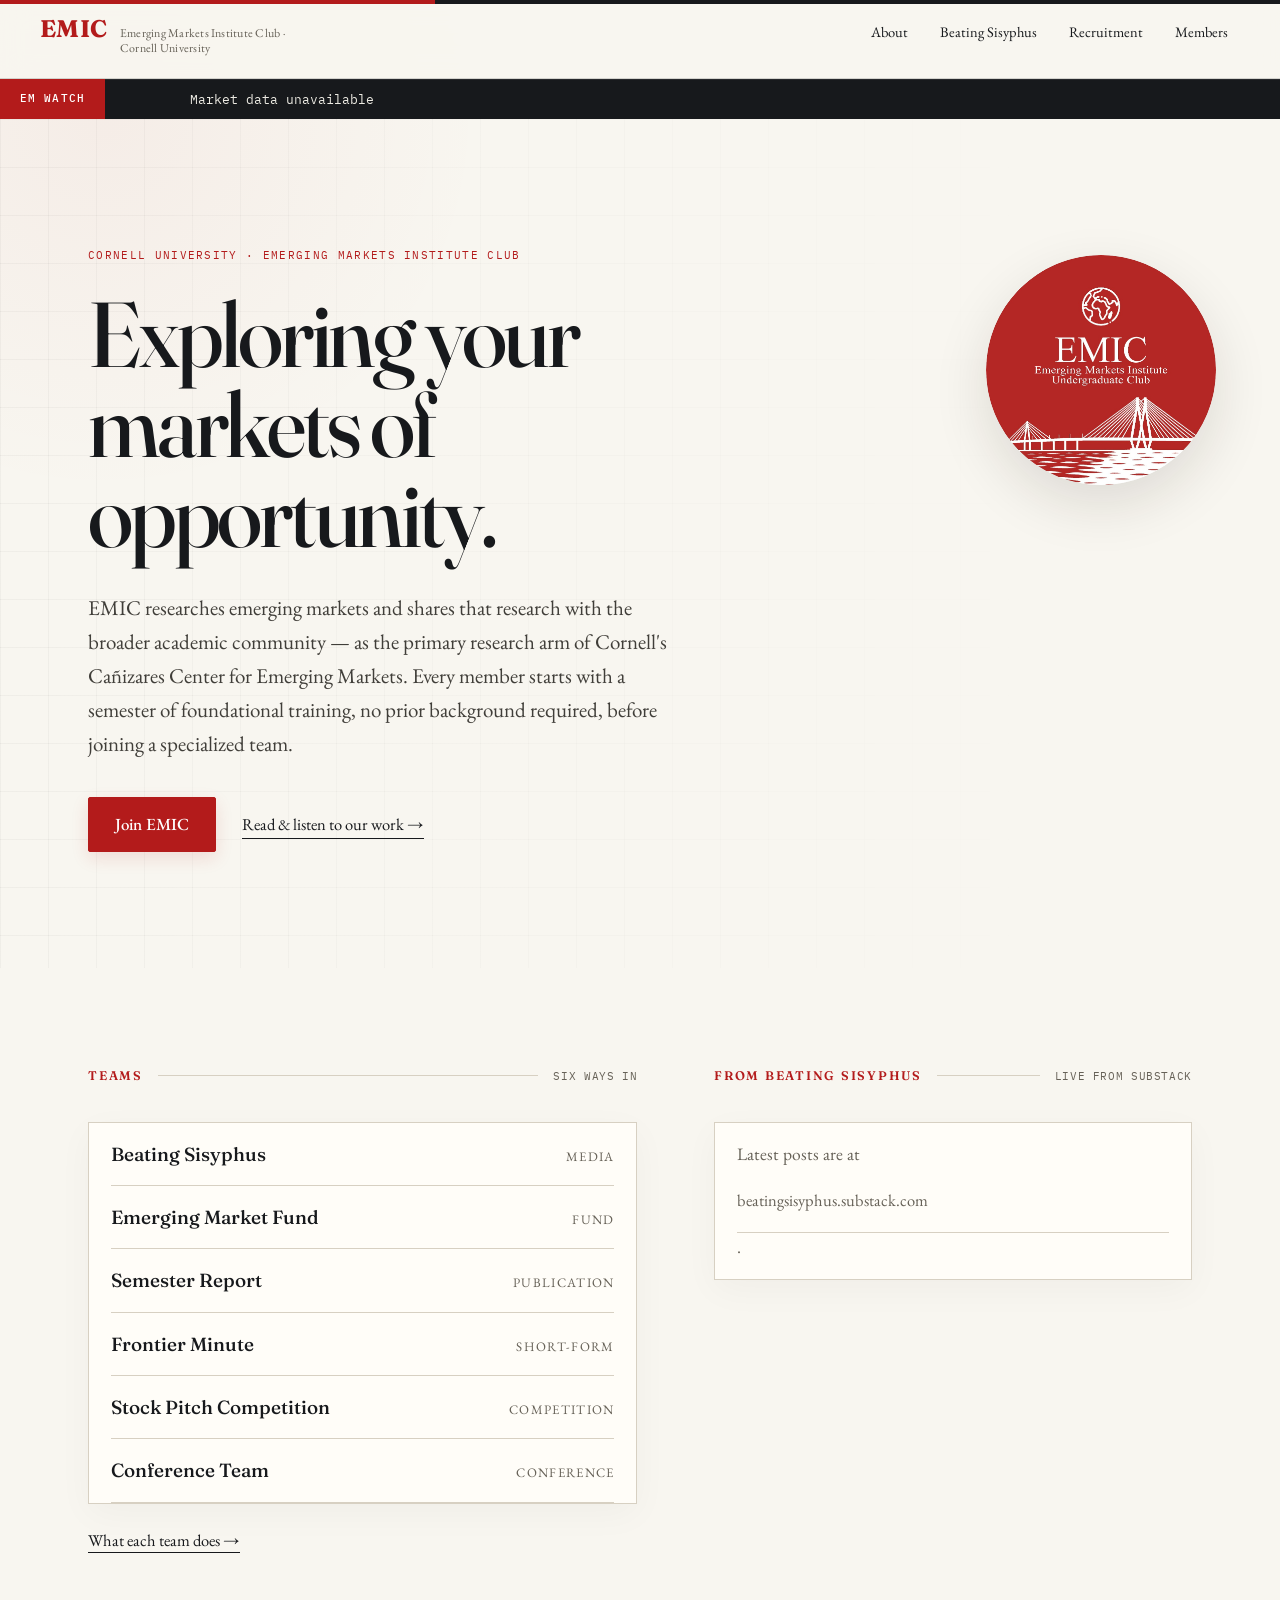
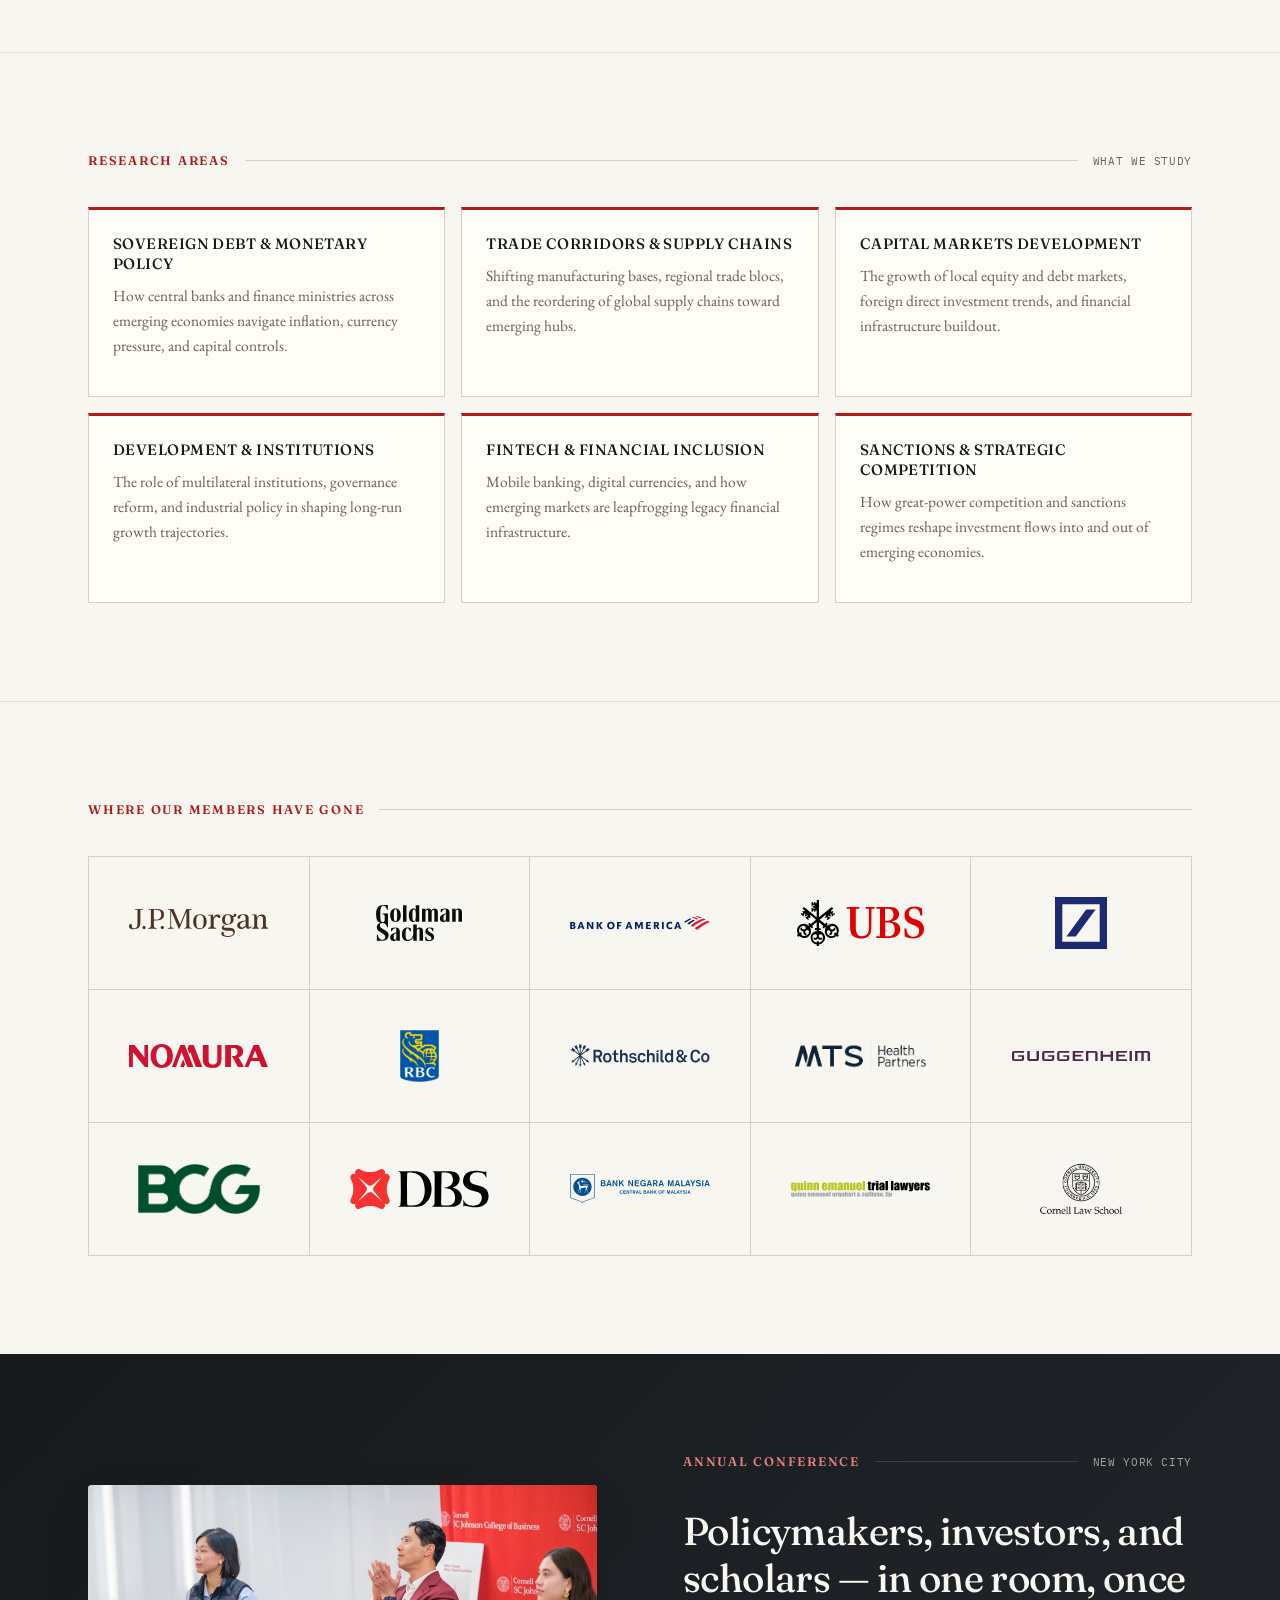
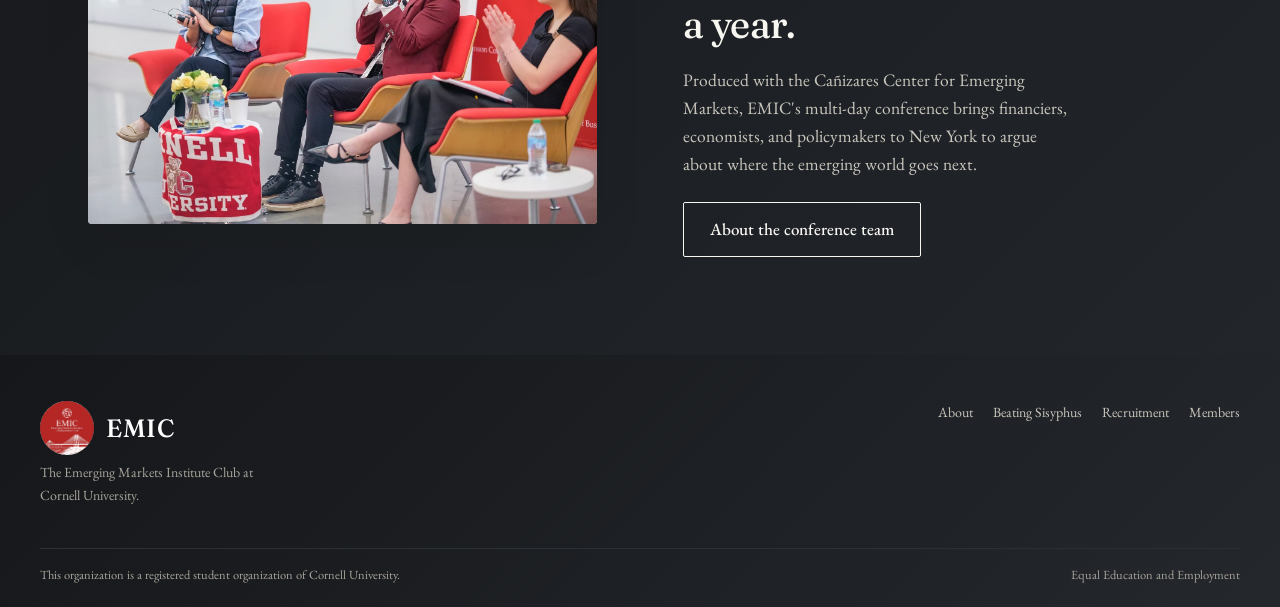
==== index.html @ 1df77027 "changed motto" ====
<!DOCTYPE html>
<html lang="en">
<head>
<meta charset="UTF-8">
<meta name="viewport" content="width=device-width, initial-scale=1.0">
<title>EMIC — Emerging Markets Institute Club, Cornell University</title>
<meta name="description" content="Cornell's student research community for the emerging world — the primary research arm of the Cañizares Center for Emerging Markets.">
<link rel="icon" href="assets/emic-logo.png?v=20260812-2" type="image/png">
<link rel="preconnect" href="https://fonts.googleapis.com">
<link rel="preconnect" href="https://fonts.gstatic.com" crossorigin>
<link href="https://fonts.googleapis.com/css2?family=Fraunces:ital,opsz,wght@0,9..144,300..700;1,9..144,300..700&family=EB+Garamond:ital,wght@0,400;0,500;1,400&family=IBM+Plex+Mono:wght@400;500&display=swap" rel="stylesheet">
<link rel="stylesheet" href="styles.css?v=20260812-1">
</head>
<body>

<header class="masthead">
  <div class="wrap masthead-inner">
    <a class="mark" href="index.html"><span class="mark-copy"><strong>EMIC</strong><small>Emerging Markets Institute Club · Cornell University</small></span></a>
    <nav class="nav" aria-label="Primary">
      <a href="about.html">About</a>
      <a href="beating-sisyphus.html">Beating Sisyphus</a>
      <a href="recruitment.html">Recruitment</a>
      <a href="members.html">Members</a>
    </nav>
  </div>
</header>

<div class="market-band" id="market-band" aria-label="Live emerging market ETF prices">
  <a class="market-tab" href="em-watch.html">EM Watch</a>
  <div class="market-track" id="market-track">Loading market data…</div>
</div>

<main>

  <section class="cover">
    <div class="wrap">
      <p class="cover-kicker">Cornell University · Emerging Markets Institute Club</p>
      <h1>Exploring your markets of opportunity.</em></h1>
      <p class="cover-sub">EMIC researches emerging markets and shares that research with the broader academic community — as the primary research arm of Cornell's Cañizares Center for Emerging Markets. Every member starts with a semester of foundational training, no prior background required, before joining a specialized team.</p>
      <div class="cover-links">
        <a class="btn" href="recruitment.html">Join EMIC</a>
        <a class="textlink" href="beating-sisyphus.html">Read &amp; listen to our work →</a>
      </div>
    </div>
  </section>

  <section class="section">
    <div class="wrap">
      <div class="split">
        <div>
          <div class="index-rule">
            <span class="ir-label">Teams</span>
            <span class="ir-line"></span>
            <span class="ir-detail">Six ways in</span>
          </div>
          <ul class="ledger">
            <li><span class="l-name">Beating Sisyphus</span><span class="l-role">Media</span></li>
            <li><span class="l-name">Emerging Market Fund</span><span class="l-role">Fund</span></li>
            <li><span class="l-name">Semester Report</span><span class="l-role">Publication</span></li>
            <li><span class="l-name">Frontier Minute</span><span class="l-role">Short-form</span></li>
            <li><span class="l-name">Stock Pitch Competition</span><span class="l-role">Competition</span></li>
            <li><span class="l-name">Conference Team</span><span class="l-role">Conference</span></li>
          </ul>
          <p style="margin:22px 0 0;"><a class="textlink" href="about.html">What each team does →</a></p>
        </div>
        <div>
          <div class="index-rule">
            <span class="ir-label">From Beating Sisyphus</span>
            <span class="ir-line"></span>
            <span class="ir-detail">Live from Substack</span>
          </div>
          <div class="feed" id="bs-feed">Loading…</div>
        </div>
      </div>
    </div>
  </section>

  <section class="section">
    <div class="wrap">
      <div class="index-rule">
        <span class="ir-label">Research Areas</span>
        <span class="ir-line"></span>
        <span class="ir-detail">What we study</span>
      </div>
      <div class="areas">
        <div class="area">
          <h3>Sovereign Debt &amp; Monetary Policy</h3>
          <p>How central banks and finance ministries across emerging economies navigate inflation, currency pressure, and capital controls.</p>
        </div>
        <div class="area">
          <h3>Trade Corridors &amp; Supply Chains</h3>
          <p>Shifting manufacturing bases, regional trade blocs, and the reordering of global supply chains toward emerging hubs.</p>
        </div>
        <div class="area">
          <h3>Capital Markets Development</h3>
          <p>The growth of local equity and debt markets, foreign direct investment trends, and financial infrastructure buildout.</p>
        </div>
        <div class="area">
          <h3>Development &amp; Institutions</h3>
          <p>The role of multilateral institutions, governance reform, and industrial policy in shaping long-run growth trajectories.</p>
        </div>
        <div class="area">
          <h3>Fintech &amp; Financial Inclusion</h3>
          <p>Mobile banking, digital currencies, and how emerging markets are leapfrogging legacy financial infrastructure.</p>
        </div>
        <div class="area">
          <h3>Sanctions &amp; Strategic Competition</h3>
          <p>How great-power competition and sanctions regimes reshape investment flows into and out of emerging economies.</p>
        </div>
      </div>
    </div>
  </section>

  <section class="section">
    <div class="wrap">
      <div class="index-rule">
        <span class="ir-label">Where our members have gone</span>
        <span class="ir-line"></span>
      </div>
      <div class="logo-wall" id="logo-wall"></div>
    </div>
  </section>
  
  <section class="section band-ink" style="border-top:none;">
    <div class="wrap">
      <div class="conf-grid">
        <figure class="photo-slot with-image conference-photo">
          <img src="assets/conference-panel.jpg" alt="Panelists speaking at the Cornell emerging markets conference" loading="lazy" decoding="async">
        </figure>
        <div>
          <div class="index-rule">
            <span class="ir-label" style="color:#E2807D;">Annual Conference</span>
            <span class="ir-line"></span>
            <span class="ir-detail">New York City</span>
          </div>
          <h2>Policymakers, investors, and scholars — in one room, once a year.</h2>
          <p>Produced with the Cañizares Center for Emerging Markets, EMIC's multi-day conference brings financiers, economists, and policymakers to New York to argue about where the emerging world goes next.</p>
          <a class="btn btn-ghost" href="about.html#teams">About the conference team</a>
        </div>
      </div>
    </div>
  </section>



</main>

<footer>
  <div class="wrap foot-inner">
    <div>
      <div class="f-brand"><img src="assets/emic-logo.png?v=20260812-2" alt="" width="54" height="54"><div class="f-mark">EMIC</div></div>
      <div style="max-width:34ch;margin-top:6px;">The Emerging Markets Institute Club at Cornell University.</div>
    </div>
    <nav aria-label="Footer">
      <a href="about.html">About</a>
      <a href="beating-sisyphus.html">Beating Sisyphus</a>
      <a href="recruitment.html">Recruitment</a>
      <a href="members.html">Members</a>
    </nav>
  </div>
  <div class="wrap foot-legal">
    <span>This organization is a registered student organization of Cornell University.</span>
    <span>Equal Education and Employment</span>
  </div>
</footer>

<script src="site.js"></script>

<script src="placements-data.js"></script>
<script>
  (function () {
    function layoutLogoWall() {
      const wall = document.getElementById('logo-wall');
      if (!wall || typeof PLACEMENTS === 'undefined') return;
      const n = PLACEMENTS.length, vw = window.innerWidth;
      let cols;
      if (vw < 520) cols = 2;
      else if (vw < 820) cols = 3;
      else cols = [5, 4, 3].reduce((best, c) => {
        const rem = (c - (n % c)) % c, br = (best - (n % best)) % best;
        if (rem < br) return c;
        if (rem === br && c > best) return c;
        return best;
      }, 5);
      wall.style.setProperty('--cols', cols);
      const fill = (cols - (n % cols)) % cols;
      wall.innerHTML =
        PLACEMENTS.map(p => `<span class="logo-cell"><img src="${p.src}" alt="${p.alt}" loading="lazy"></span>`).join('') +
        Array.from({ length: fill }).map(() => '<span class="logo-cell logo-cell--empty" aria-hidden="true"></span>').join('');
    }
    layoutLogoWall();
    let t;
    window.addEventListener('resize', () => { clearTimeout(t); t = setTimeout(layoutLogoWall, 150); });
  })();
</script>

</body>
</html>
---- styles.css ----
/* ============================================================
   EMIC — Emerging Markets Institute Club
   Editorial system: Fraunces (display) · EB Garamond (body)
   IBM Plex Mono (market data only)
   ============================================================ */

   :root{
    --red:#B41C1B;
    --red-deep:#7E1312;
    --ink:#16181B;
    --paper:#FAF9F5;
    --parchment:#EFECE4;
    --hairline:#D9D6CC;
    --secondary:#5B5A54;
    --up:#7FBF7A;
    --down:#E2807D;
    --measure:62ch;
    --wrap:1140px;
    --pad:clamp(20px, 4vw, 48px);
  }
  
  *{box-sizing:border-box;}
  html{scroll-behavior:smooth;}
  @media (prefers-reduced-motion:reduce){ html{scroll-behavior:auto;} }
  
  body{
    margin:0;
    background:var(--paper);
    color:var(--ink);
    font-family:'EB Garamond',serif;
    font-size:17.5px;
    line-height:1.6;
  }
  
  a{color:inherit;}
  a:focus-visible, button:focus-visible{outline:2px solid var(--red);outline-offset:3px;}
  img{display:block;max-width:100%;}
  
  .wrap{max-width:var(--wrap);margin:0 auto;padding-left:var(--pad);padding-right:var(--pad);}
  
  /* ---------- Masthead ---------- */
  .masthead{border-bottom:1.5px solid var(--ink);background:var(--paper);}
  .masthead-inner{
    display:flex;align-items:baseline;justify-content:space-between;
    gap:24px;padding:18px 0 14px;flex-wrap:wrap;
  }
  .mark{
    font-family:'Fraunces',serif;font-weight:600;font-size:clamp(22px,2.6vw,27px);
    letter-spacing:.01em;text-decoration:none;color:var(--ink);
    display:flex;align-items:baseline;gap:12px;
  }
  .mark .mark-red{color:var(--red);}
  .mark small{
    font-family:'EB Garamond',serif;font-weight:400;font-size:13px;
    color:var(--secondary);letter-spacing:.02em;
  }
  .nav{display:flex;gap:clamp(16px,2.5vw,30px);flex-wrap:wrap;}
  .nav a{
    font-size:16.5px;text-decoration:none;color:var(--ink);
    border-bottom:1px solid transparent;padding-bottom:2px;
  }
  .nav a:hover{border-bottom-color:var(--hairline);}
  .nav a[aria-current="page"]{border-bottom-color:var(--red);}
  
  /* ---------- Market band (EM Watch) ---------- */
  .market-band{
    background:var(--ink);color:#EDEBE3;overflow:hidden;position:relative;
    font-family:'IBM Plex Mono',monospace;
  }
.market-tab{
    position:absolute;left:0;top:0;bottom:0;z-index:2;
    background:var(--red);color:#fff;display:flex;align-items:center;
    padding:0 16px;font-size:11px;letter-spacing:.1em;text-transform:uppercase;text-decoration:none;
  }
.market-tab:hover{background:var(--red-deep);}
.market-tab-active{box-shadow:inset 0 -3px 0 #fff;}
  .market-track{
    display:flex;gap:44px;white-space:nowrap;width:max-content;
    padding:12px 0 12px 190px;font-size:12.5px;
  }
  .market-item{display:flex;align-items:center;gap:9px;}
  .market-item .m-label{color:#B8B6AE;}
  .market-item .m-price{color:#fff;font-weight:500;}
  @media (prefers-reduced-motion:reduce){ .market-track{animation:none !important;} }
  
  /* ---------- Index rule (signature section device) ---------- */
  .index-rule{
    display:flex;align-items:baseline;gap:18px;
    margin:0 0 clamp(24px,3.5vw,36px);
  }
  .index-rule .ir-label{
    font-family:'Fraunces',serif;font-weight:500;font-size:14px;
    letter-spacing:.14em;text-transform:uppercase;color:var(--red);
    flex-shrink:0;
  }
  .index-rule .ir-line{flex:1;border-top:1px solid var(--hairline);transform:translateY(-4px);}
  .index-rule .ir-detail{
    font-size:13.5px;color:var(--secondary);flex-shrink:0;letter-spacing:.02em;
  }
  
  /* ---------- Sections ---------- */
  .section{padding:clamp(48px,7vw,86px) 0;}
  /* .section + .section{border-top:1px solid var(--hairline);} */
  .band-ink{background:var(--ink);color:var(--paper);}
  .band-ink .index-rule .ir-line{border-top-color:#3A3D42;}
  .band-ink .index-rule .ir-detail{color:#A7A49B;}
  .band-parchment{background:var(--parchment);}
  
  /* ---------- Member placements (logo wall) ---------- */
  .logo-wall{display:grid;grid-template-columns:repeat(var(--cols,5),1fr);border-top:1px solid var(--hairline);border-left:1px solid var(--hairline);}
  .logo-cell{display:flex;align-items:center;justify-content:center;padding:clamp(22px,3.5vw,40px);min-height:118px;border-right:1px solid var(--hairline);border-bottom:1px solid var(--hairline);}
  .logo-cell img{max-width:100%;max-height:52px;width:auto;object-fit:contain;mix-blend-mode:multiply;}
  .logo-cell--empty{background:transparent;}


  /* ---------- Cover hero ---------- */
  .cover{padding:clamp(56px,9vw,110px) 0 clamp(48px,7vw,90px);}
  .cover h1{
    font-family:'Fraunces',serif;font-weight:480;
    font-size:clamp(40px,7.2vw,84px);
    line-height:1.04;letter-spacing:-.012em;
    margin:0 0 clamp(22px,3vw,32px);max-width:15ch;
    font-variation-settings:'opsz' 144;
  }
  .cover h1 em{font-style:italic;font-weight:420;color:var(--red);}
  .cover .cover-sub{
    font-size:clamp(17px,2vw,20px);color:var(--ink);
    max-width:52ch;margin:0 0 clamp(26px,3.5vw,36px);
  }
  .cover .cover-links{display:flex;gap:26px;flex-wrap:wrap;align-items:center;}
  
  /* ---------- Buttons & text links ---------- */
  .btn{
    display:inline-block;font-family:'EB Garamond',serif;font-weight:500;
    font-size:17px;padding:13px 26px;text-decoration:none;
    background:var(--red);color:#fff;border:1.5px solid var(--red);
  }
  .btn:hover{background:var(--red-deep);border-color:var(--red-deep);}
  .btn-ghost{background:transparent;color:var(--ink);border-color:var(--ink);}
  .btn-ghost:hover{background:var(--ink);color:var(--paper);}
  .band-ink .btn-ghost{color:var(--paper);border-color:var(--paper);}
  .band-ink .btn-ghost:hover{background:var(--paper);color:var(--ink);}
  .textlink{
    color:var(--ink);text-decoration:none;border-bottom:1px solid var(--ink);
    padding-bottom:1px;font-size:16.5px;
  }
  .textlink:hover{color:var(--red);border-bottom-color:var(--red);}
  
  /* ---------- Two-column editorial split ---------- */
  .split{display:grid;grid-template-columns:1.15fr 1fr;gap:clamp(40px,6vw,84px);align-items:start;}
  @media (max-width:900px){ .split{grid-template-columns:1fr;} }
  
  /* ---------- Ledger list (teams) ---------- */
  .ledger{margin:0;padding:0;list-style:none;}
  .ledger li{
    display:flex;align-items:baseline;justify-content:space-between;gap:16px;
    padding:13px 0;border-bottom:1px solid var(--hairline);
  }
  .ledger li:first-child{padding-top:0;}
  .ledger .l-name{font-family:'Fraunces',serif;font-weight:500;font-size:18.5px;}
  .ledger .l-role{
    font-size:13px;color:var(--secondary);letter-spacing:.1em;text-transform:uppercase;
    flex-shrink:0;
  }
  
  /* ---------- Feed (Beating Sisyphus) ---------- */
  .feed a{
    display:block;text-decoration:none;color:inherit;
    padding:17px 0;border-bottom:1px solid var(--hairline);
  }
  .feed a:first-child{padding-top:0;}
  .feed .f-title{
    font-family:'Fraunces',serif;font-weight:500;font-size:18.5px;
    line-height:1.3;margin-bottom:5px;
  }
  .feed a:hover .f-title{color:var(--red);}
  .feed .f-date{font-size:13px;color:var(--secondary);margin-bottom:6px;}
  .feed .f-excerpt{font-size:15px;color:var(--secondary);line-height:1.5;}
  
  /* ---------- Research areas ---------- */
  .areas{display:grid;grid-template-columns:repeat(3,1fr);gap:clamp(24px,3.5vw,40px);}
  @media (max-width:1000px){ .areas{grid-template-columns:repeat(2,1fr);} }
  @media (max-width:640px){ .areas{grid-template-columns:1fr;} }
  .area h3{
    font-family:'Fraunces',serif;font-weight:500;font-size:16.5px;
    text-transform:uppercase;letter-spacing:.03em;
    margin:0 0 10px;padding-top:14px;border-top:2px solid var(--red);
  }
  .area p{font-size:15.5px;color:var(--secondary);margin:0;line-height:1.6;}
  
  /* ---------- Photo slots ---------- */
  .photo-slot{width:100%;background:var(--parchment);border:1px solid var(--hairline);}
  .photo-slot.r43{aspect-ratio:4/3;}
  .photo-slot.r219{aspect-ratio:21/9;}
  .photo-slot.filled{border:none;background-size:cover;background-position:center;}
  .photo-slot.with-image{overflow:hidden;border:none;margin:0;}
  .photo-slot.with-image img{width:100%;height:100%;object-fit:cover;}
  .conference-photo{aspect-ratio:3/2;}
  .club-photo{aspect-ratio:1452/719;margin:clamp(36px,5vw,56px) 0;}
  .band-ink .photo-slot{background:#22252A;border-color:#3A3D42;}
  
  /* ---------- Conference band ---------- */
  .conf-grid{display:grid;grid-template-columns:1fr 1fr;gap:clamp(36px,5vw,64px);align-items:center;}
  @media (max-width:820px){ .conf-grid{grid-template-columns:1fr;} }
  .conf-grid h2{
    font-family:'Fraunces',serif;font-weight:480;font-size:clamp(24px,3.4vw,34px);
    line-height:1.2;margin:0 0 18px;
  }
  .conf-grid p{color:#C9C6BD;max-width:48ch;margin:0 0 24px;}
  
  /* ---------- Page headers ---------- */
  .page-head{padding:clamp(48px,7vw,80px) 0 clamp(28px,4vw,44px);}
  .page-head h1{
    font-family:'Fraunces',serif;font-weight:480;
    font-size:clamp(34px,5.4vw,56px);line-height:1.08;margin:0 0 16px;
    font-variation-settings:'opsz' 144;
  }
  .page-head .lede{font-size:clamp(17px,2vw,19.5px);color:var(--secondary);max-width:56ch;margin:0;}
  
  /* ---------- Prose ---------- */
  .prose{max-width:var(--measure);}
  .prose p{margin:0 0 16px;}
  h2.sec-title{
    font-family:'Fraunces',serif;font-weight:500;
    font-size:clamp(21px,2.6vw,25px);margin:0 0 20px;
  }
  
  /* ---------- Topic groups (NME) ---------- */
  .topics{display:grid;grid-template-columns:1fr 1fr;gap:20px 48px;margin-top:26px;}
  @media (max-width:640px){ .topics{grid-template-columns:1fr;} }
  .topics .t-label{
    font-family:'Fraunces',serif;font-size:13.5px;font-weight:500;
    letter-spacing:.1em;text-transform:uppercase;color:var(--red);margin-bottom:8px;
  }
  .topics .t-body{font-size:16px;line-height:1.85;}
  
  /* ---------- Accordion (About teams) ---------- */
  .acc-item{border-bottom:1px solid var(--hairline);}
  .acc-item:last-child{border-bottom:none;}
  .acc-btn{
    width:100%;background:none;border:none;cursor:pointer;text-align:left;
    display:flex;justify-content:space-between;align-items:baseline;gap:16px;
    padding:16px 0;font-family:'Fraunces',serif;font-weight:500;
    font-size:19px;color:var(--ink);
  }
  .acc-btn .acc-tag{
    font-family:'EB Garamond',serif;font-size:12.5px;color:var(--secondary);
    letter-spacing:.1em;text-transform:uppercase;flex-shrink:0;
  }
  .acc-panel{display:none;padding:0 0 20px;font-size:16px;color:var(--secondary);line-height:1.65;max-width:var(--measure);}
  .acc-action{margin-top:12px;}
  .acc-item.open .acc-panel{display:block;}
  .acc-item.open .acc-btn{color:var(--red);}
  
  /* ---------- Timeline (Recruitment) ---------- */
  .timeline{position:relative;padding-left:32px;max-width:640px;}
  .timeline::before{content:"";position:absolute;left:5px;top:6px;bottom:6px;width:1.5px;background:var(--hairline);}
  .t-item{position:relative;padding-bottom:clamp(28px,4vw,42px);}
  .t-item:last-child{padding-bottom:0;}
  .t-dot{
    position:absolute;left:-32px;top:5px;width:11px;height:11px;border-radius:50%;
    background:var(--paper);border:2px solid var(--red);
  }
  .t-label{font-family:'Fraunces',serif;font-weight:500;font-size:19px;margin-bottom:3px;}
  .t-date{font-size:14px;color:var(--red);margin-bottom:5px;}
  .t-desc{font-size:15px;color:var(--secondary);line-height:1.5;max-width:50ch;}
  
  /* ---------- Guests ---------- */
  .guest{display:flex;gap:20px;align-items:flex-start;padding:20px 0;border-bottom:1px solid var(--hairline);}
  .guest:first-child{padding-top:0;}
  .guest:last-child{border-bottom:none;}
  .guest .g-photo{width:84px;height:106px;flex-shrink:0;background:var(--parchment);overflow:hidden;}
  .guest .g-photo img{width:100%;height:100%;object-fit:cover;}
  .guest .g-name{font-family:'Fraunces',serif;font-weight:500;font-size:18.5px;margin-bottom:3px;}
  .guest .g-title{font-size:15px;color:var(--secondary);line-height:1.45;}
  
  /* ---------- People grids (BS team + Members) ---------- */
  .people{display:grid;grid-template-columns:repeat(auto-fill,132px);gap:26px 22px;justify-content:start;align-items:start;}
  .person{cursor:pointer;width:132px;background:none;border:none;padding:0;text-align:left;font-family:inherit;color:inherit;}
  .person .p-photo{display:block;width:132px;height:132px;background:var(--parchment);overflow:hidden;margin-bottom:9px;}
  .person .p-photo img{display:block;width:100%;height:100%;object-fit:cover;}
  .person .p-name{font-family:'Fraunces',serif;font-weight:500;font-size:16.5px;line-height:1.25;}
  .person .p-role{font-size:13.5px;color:var(--red);margin-top:2px;}
  .person .p-major{font-size:12.5px;color:var(--secondary);margin-top:2px;line-height:1.3;}
  
  .person[aria-expanded="true"] .p-photo{outline:2px solid var(--red);outline-offset:2px;}
  .person-detail{
    grid-column:1 / -1;
    background:#fff;border:1px solid var(--hairline);
    padding:clamp(18px,3vw,28px);
  }
  .person-detail .pd-name{font-family:'Fraunces',serif;font-weight:500;font-size:20px;margin-bottom:4px;}
  .person-detail .pd-sub{font-size:14px;color:var(--red);margin-bottom:16px;}
  .pd-row{font-size:14.5px;line-height:1.5;margin-bottom:9px;max-width:70ch;}
  .pd-row:last-child{margin-bottom:0;}
  .pd-row .pd-label{color:var(--secondary);display:block;margin-bottom:1px;font-size:13px;letter-spacing:.04em;text-transform:uppercase;}
  
  @media (max-width:560px){
    .people{grid-template-columns:repeat(auto-fill,92px);gap:20px 14px;}
    .person{width:92px;}
    .person .p-photo{width:92px;height:92px;}
    .person .p-name{font-size:14px;}
    .person .p-role,.person .p-major{font-size:11.5px;}
  }
  
  /* ---------- Featured post ---------- */
  .featured{border-top:1px solid var(--hairline);border-bottom:1px solid var(--hairline);padding:26px 0;margin-bottom:44px;}
  .featured img,.featured .f-thumb{width:100%;aspect-ratio:16/9;object-fit:cover;background:var(--parchment);margin-bottom:16px;}
  .featured .f-eyebrow{font-size:13px;color:var(--red);letter-spacing:.1em;text-transform:uppercase;margin-bottom:8px;}
  .featured .f-big{font-family:'Fraunces',serif;font-weight:500;font-size:clamp(19px,2.6vw,23px);line-height:1.3;margin-bottom:8px;}
  .featured a{text-decoration:none;color:inherit;}
  .featured a:hover .f-big{color:var(--red);}
  
  /* ---------- Platform links ---------- */
.platforms{display:flex;gap:22px;flex-wrap:wrap;font-size:16.5px;margin-top:14px;}

/* ---------- Podcast and video embeds ---------- */
.media-platforms-section{background:linear-gradient(135deg,#ECE7DB,#F4F0E8);}
.media-embeds{display:grid;grid-template-columns:repeat(2,minmax(0,1fr));gap:22px;align-items:start;}
.media-embed{margin:0;background:var(--paper-raised);border:1px solid var(--hairline);box-shadow:0 12px 36px rgba(31,24,17,.06);overflow:hidden;}
.media-embed-youtube{grid-column:1/-1;}
.media-embed-head{display:flex;align-items:center;justify-content:space-between;gap:18px;padding:14px 16px;border-bottom:1px solid var(--hairline);}
.media-embed-head span{font-family:'Fraunces',serif;font-weight:600;font-size:17px;}
.media-embed-head a{font-family:'IBM Plex Mono',monospace;font-size:10px;letter-spacing:.04em;text-transform:uppercase;color:var(--red);text-decoration:none;}
.video-frame{position:relative;aspect-ratio:16/9;background:#111;}
.video-frame iframe,.podcast-frame{display:block;width:100%;border:0;}
.video-frame iframe{position:absolute;inset:0;height:100%;}
.spotify-frame{height:352px;}
.apple-frame{height:450px;}
@media (max-width:760px){.media-embeds{grid-template-columns:1fr;}.media-embed-youtube{grid-column:auto;}}
  
  /* ---------- Footer ---------- */
  footer{background:var(--ink);color:#A7A49B;margin-top:clamp(56px,8vw,96px);}
  .foot-inner{
    display:flex;justify-content:space-between;gap:24px;flex-wrap:wrap;
    padding:34px 0;font-size:14px;
  }
  .foot-inner .f-mark{font-family:'Fraunces',serif;color:var(--paper);font-weight:500;font-size:17px;}
  .foot-inner nav{display:flex;gap:20px;flex-wrap:wrap;}
  .foot-inner a{color:#C9C6BD;text-decoration:none;}
  .foot-inner a:hover{color:#fff;}
  .foot-legal{border-top:1px solid #2C2F34;padding:16px 0 22px;font-size:12.5px;display:flex;justify-content:space-between;gap:16px;flex-wrap:wrap;}

/* ============================================================
   2026 visual refresh
   ============================================================ */
:root{
  --red:#B31B1B;
  --red-bright:#D63B32;
  --ink:#17191C;
  --paper:#F8F6F0;
  --paper-raised:#FFFDF8;
  --parchment:#ECE7DB;
  --hairline:#D7D0C2;
  --secondary:#666157;
  --shadow:0 18px 50px rgba(31,24,17,.08);
  --radius:4px;
  --wrap:1200px;
}

body{
  background:
    radial-gradient(circle at 8% 3%,rgba(179,27,27,.045),transparent 24rem),
    var(--paper);
  text-rendering:optimizeLegibility;
}

::selection{background:rgba(179,27,27,.18);}

.masthead{
  position:sticky;top:0;z-index:20;
  background:rgba(248,246,240,.94);
  border-bottom:1px solid rgba(23,25,28,.16);
  backdrop-filter:blur(14px);
  -webkit-backdrop-filter:blur(14px);
}
.masthead::before{content:"";display:block;height:4px;background:linear-gradient(90deg,var(--red) 0 34%,var(--ink) 34% 100%);}
.masthead-inner{min-height:74px;padding-top:13px;padding-bottom:13px;}
.mark{gap:12px;letter-spacing:-.015em;align-items:center;}
.mark-copy{display:flex;align-items:baseline;gap:12px;}
.mark-copy strong{font-family:'Fraunces',serif;font-size:24px;line-height:1;color:var(--red);letter-spacing:.02em;}
.mark small{font-size:12px;max-width:29ch;line-height:1.25;}
.nav{gap:8px;}
.nav a{
  padding:8px 12px;border:0;border-radius:999px;
  font-size:14.5px;line-height:1;transition:background .2s ease,color .2s ease;
}
.nav a:hover{background:var(--parchment);}
.nav a[aria-current="page"]{background:rgba(179,27,27,.09);color:var(--red);box-shadow:inset 0 0 0 1px rgba(179,27,27,.12);}

.market-band{box-shadow:0 1px 0 rgba(255,255,255,.07) inset;}
.market-tab{padding:0 20px;font-weight:500;}
.market-track{padding-top:10px;padding-bottom:10px;}
.market-item{padding-right:4px;}

.cover{position:relative;overflow:hidden;padding:clamp(70px,10vw,132px) 0 clamp(64px,9vw,116px);}
.cover::before{
  content:"";position:absolute;inset:0;pointer-events:none;
  background-image:linear-gradient(rgba(23,25,28,.035) 1px,transparent 1px),linear-gradient(90deg,rgba(23,25,28,.035) 1px,transparent 1px);
  background-size:48px 48px;
  mask-image:linear-gradient(90deg,#000,transparent 82%);
}
.cover::after{
  content:"";position:absolute;right:max(5vw,34px);top:16%;
  width:clamp(150px,18vw,238px);aspect-ratio:1;
  background:url('assets/emic-logo.png?v=20260812-2') center/contain no-repeat;
  border-radius:50%;box-shadow:0 20px 55px rgba(31,24,17,.12);
}
.cover .wrap{position:relative;z-index:1;}
.cover-kicker{
  margin:0 0 24px;font-family:'IBM Plex Mono',monospace;font-size:11px;
  letter-spacing:.12em;text-transform:uppercase;color:var(--red);
}
.cover h1{font-size:clamp(46px,7.4vw,92px);max-width:13ch;line-height:.98;letter-spacing:-.035em;}
.cover h1 em{position:relative;white-space:nowrap;}
.cover h1 em::after{content:"";position:absolute;left:0;right:0;bottom:-5px;height:3px;background:var(--red);transform:rotate(-1deg);}
.cover .cover-sub{font-size:clamp(18px,2vw,21px);line-height:1.62;max-width:58ch;color:#403E39;}

.section{position:relative;padding:clamp(58px,8vw,98px) 0;}
.section + .section{border-top:1px solid rgba(23,25,28,.1);}
.band-parchment{background:linear-gradient(135deg,#ECE7DB,#F2EEE5);}
.band-ink{background:linear-gradient(135deg,#17191C,#22262B);}
.index-rule{gap:15px;}
.index-rule .ir-label{font-size:12.5px;font-weight:600;}
.index-rule .ir-detail{font-family:'IBM Plex Mono',monospace;font-size:10.5px;text-transform:uppercase;letter-spacing:.06em;}

.btn{border-radius:2px;box-shadow:0 6px 18px rgba(179,27,27,.12);transition:transform .2s ease,box-shadow .2s ease,background .2s ease;}
.btn:hover{transform:translateY(-2px);box-shadow:0 10px 26px rgba(126,19,18,.18);}
.btn-ghost{box-shadow:none;}
.textlink{transition:color .2s ease,border-color .2s ease;}

.ledger{background:var(--paper-raised);border:1px solid var(--hairline);padding:0 22px;box-shadow:0 10px 34px rgba(31,24,17,.035);}
.ledger li{padding:16px 0;}
.ledger li:first-child{padding-top:16px;}
.ledger .l-name{font-size:19px;}

.feed{background:var(--paper-raised);border:1px solid var(--hairline);padding:0 22px;box-shadow:0 10px 34px rgba(31,24,17,.035);}
.feed a{padding:19px 0;}
.feed a:first-child{padding-top:19px;}

.areas{gap:16px;}
.area{
  min-height:190px;padding:24px;background:var(--paper-raised);
  border:1px solid var(--hairline);border-top:3px solid var(--red);
  transition:transform .2s ease,box-shadow .2s ease;
}
.area:hover{transform:translateY(-3px);box-shadow:var(--shadow);}
.area h3{padding-top:0;border:0;font-size:15px;line-height:1.35;}

.photo-slot.with-image{background:#ddd;box-shadow:var(--shadow);}
.photo-slot.with-image img{transition:transform .6s ease;}
.photo-slot.with-image:hover img{transform:scale(1.015);}
.club-photo{border-radius:var(--radius);}
.conference-photo{border-radius:var(--radius);}
.conf-grid{gap:clamp(40px,7vw,86px);}
.conf-grid h2{font-size:clamp(28px,3.6vw,39px);letter-spacing:-.015em;}

.page-head{position:relative;overflow:hidden;padding:clamp(62px,8vw,100px) 0 clamp(38px,5vw,58px);}
.page-head h1{font-size:clamp(42px,6vw,68px);letter-spacing:-.025em;}
.page-head .lede{font-size:clamp(18px,2vw,21px);line-height:1.55;}

.topics>div{padding:22px;background:var(--paper-raised);border:1px solid var(--hairline);}
.acc-item{background:var(--paper-raised);border-left:1px solid var(--hairline);border-right:1px solid var(--hairline);padding:0 22px;}
.acc-item:first-of-type{border-top:1px solid var(--hairline);}
.acc-btn{padding:20px 0;}
.acc-btn::after{content:"+";font-family:'IBM Plex Mono',monospace;font-size:18px;color:var(--red);margin-left:auto;}
.acc-item.open .acc-btn::after{content:"−";}

.timeline{padding:26px 28px 26px 52px;background:var(--paper-raised);border:1px solid var(--hairline);box-shadow:0 10px 34px rgba(31,24,17,.035);}
.timeline::before{left:25px;top:34px;bottom:34px;}
.t-dot{left:-32px;}

.guest{padding:18px;background:var(--paper-raised);border:1px solid var(--hairline);margin-bottom:10px;text-decoration:none;color:inherit;transition:transform .2s ease,border-color .2s ease,box-shadow .2s ease;}
.guest::after{content:"↗";align-self:center;margin-left:auto;padding-left:12px;font-family:'IBM Plex Mono',monospace;font-size:15px;color:var(--red);}
.guest:hover{transform:translateX(3px);border-color:rgba(179,27,27,.38);box-shadow:0 8px 24px rgba(31,24,17,.06);}
.guest .g-photo{border-radius:2px;}

.people{grid-template-columns:repeat(auto-fill,minmax(138px,1fr));gap:28px 20px;}
.person{width:100%;}
.person .p-photo{width:100%;height:auto;aspect-ratio:1;background:#e8e3d8;border-radius:2px;}
.person .p-photo img{transition:transform .35s ease;}
.person:hover .p-photo img{transform:scale(1.035);}
.person .p-name{font-size:17px;margin-top:11px;}
.person-detail{border-top:3px solid var(--red);box-shadow:var(--shadow);}

.featured{border:0;padding:0;margin-bottom:52px;background:var(--paper-raised);box-shadow:var(--shadow);}
.featured a{display:block;}
.featured img,.featured .f-thumb{margin:0;}
.featured .f-eyebrow{padding:20px 22px 0;}
.featured .f-big{padding:0 22px;font-size:clamp(22px,2.8vw,29px);}
.featured .f-date{padding:0 22px 22px;}

.bs-team{gap:24px 18px!important;}
.bs-member .bsm-photo{width:82px!important;height:82px!important;box-shadow:0 0 0 1px var(--hairline);}
.bs-member .bsm-name{text-decoration:none!important;font-family:'Fraunces',serif;font-size:15px!important;line-height:1.25;}

footer{margin-top:0;background:linear-gradient(135deg,#15171A,#24272C);}
.foot-inner{padding-top:46px;padding-bottom:42px;}
.foot-inner .f-mark{font-size:25px;color:#fff;letter-spacing:.02em;}
.f-brand{display:flex;align-items:center;gap:12px;}
.f-brand img{width:54px!important;height:54px!important;min-width:54px;max-width:54px;border-radius:50%;object-fit:cover;}

@media (max-width:760px){
  .masthead-inner{display:block;min-height:0;}
  .mark{justify-content:space-between;}
  .mark-copy{margin-right:auto;}
  .mark small{display:none;}
  .nav{margin-top:12px;overflow-x:auto;flex-wrap:nowrap;padding-bottom:2px;scrollbar-width:none;}
  .nav::-webkit-scrollbar{display:none;}
  .nav a{white-space:nowrap;background:rgba(255,255,255,.46);}
  .market-tab{padding:0 12px;}
  .market-track{padding-left:126px;}
  .cover::after{opacity:.16;right:-34px;top:10%;width:180px;}
  .cover h1{max-width:11ch;}
  .index-rule{align-items:center;}
  .index-rule .ir-detail{display:none;}
  .areas{grid-template-columns:1fr;}
  .area{min-height:0;}
  .people{grid-template-columns:repeat(3,minmax(0,1fr));gap:24px 13px;}
  .person .p-name{font-size:14px;}
  .person .p-role,.person .p-major{font-size:11.5px;}
}

@media (max-width:420px){
  .people{grid-template-columns:repeat(2,minmax(0,1fr));}
  .cover-links{align-items:stretch!important;flex-direction:column;gap:16px!important;}
  .cover-links .btn{text-align:center;}
  .club-photo{aspect-ratio:4/3;}
  .club-photo img{object-position:center;}
}

@media (prefers-reduced-motion:reduce){
  *,*::before,*::after{transition-duration:.01ms!important;animation-duration:.01ms!important;animation-iteration-count:1!important;}
}

/* ---------- EM Watch dashboard ---------- */
.watch-head h1{color:var(--red);}
.watch-meta{margin:0 0 34px;padding:12px 15px;border-left:3px solid var(--red);background:rgba(179,27,27,.055);font-family:'IBM Plex Mono',monospace;font-size:11px;letter-spacing:.04em;text-transform:uppercase;color:var(--secondary);}
.watch-grid{display:grid;grid-template-columns:repeat(3,minmax(0,1fr));gap:18px;}
.watch-chart,.watch-chart-wide{background:var(--paper-raised);border:1px solid var(--hairline);padding:clamp(20px,3vw,30px);box-shadow:0 12px 34px rgba(31,24,17,.05);}
.watch-chart h2,.watch-chart-wide h2{font-family:'Fraunces',serif;font-weight:500;font-size:22px;line-height:1.2;margin:0 0 3px;}
.watch-chart>p,.watch-chart-note{margin:0 0 24px;color:var(--secondary);font-family:'IBM Plex Mono',monospace;font-size:10.5px;letter-spacing:.03em;text-transform:uppercase;}
.watch-bar-row{margin:0 0 22px;}
.watch-bar-row:last-child{margin-bottom:0;}
.watch-bar-heading{display:flex;justify-content:space-between;align-items:baseline;gap:12px;margin-bottom:7px;}
.watch-bar-heading span{font-size:15px;line-height:1.25;}
.watch-bar-heading strong{font-family:'IBM Plex Mono',monospace;font-size:13px;white-space:nowrap;}
.watch-bar-track{height:11px;background:var(--parchment);overflow:hidden;}
.watch-bar-fill{display:block;height:100%;background:linear-gradient(90deg,var(--red),var(--red-bright));}
.watch-bar-fill.watch-good{background:#5A995B;}
.watch-bar-fill.watch-bad{background:var(--red);}
.watch-bar-row small{display:block;margin-top:6px;color:var(--secondary);font-family:'IBM Plex Mono',monospace;font-size:10px;text-transform:uppercase;}
.watch-credit-rows{display:grid;grid-template-columns:repeat(2,minmax(0,1fr));column-gap:42px;row-gap:4px;}
.watch-credit-head{display:flex;justify-content:space-between;align-items:flex-start;gap:24px;}
.watch-credit-head .watch-chart-note{margin-bottom:0;}
.watch-select-label{display:flex;flex-direction:column;gap:6px;min-width:210px;font-family:'IBM Plex Mono',monospace;font-size:9px;letter-spacing:.09em;text-transform:uppercase;color:var(--secondary);}
.watch-select-wrap{position:relative;display:block;}
.watch-select-wrap::after{content:'⌄';position:absolute;right:13px;top:50%;color:var(--red);font:18px/1 'IBM Plex Mono',monospace;pointer-events:none;transform:translateY(-58%);}
.watch-select{appearance:none;width:100%;padding:11px 40px 11px 13px;border:1px solid var(--hairline);border-radius:2px;background:var(--paper);box-shadow:0 4px 14px rgba(31,24,17,.045);color:var(--ink);font:500 15px 'EB Garamond',serif;cursor:pointer;}
.watch-select:hover{border-color:#b9b3a8;}
.watch-select:focus{outline:2px solid var(--red);outline-offset:2px;}
.watch-credit-summary{display:flex;align-items:baseline;gap:12px;margin:22px 0 4px;}
.watch-credit-summary strong{font:500 28px 'IBM Plex Mono',monospace;}
.watch-credit-summary span{font:10px 'IBM Plex Mono',monospace;text-transform:uppercase;}
.watch-credit-history .watch-line-chart{max-height:390px;}
.watch-market-grid{display:grid;grid-template-columns:repeat(2,minmax(0,1fr));gap:18px;margin-top:22px;}
.watch-quote{background:var(--paper-raised);border:1px solid var(--hairline);padding:18px;min-width:0;}
.watch-quote-head{display:flex;align-items:flex-start;justify-content:space-between;gap:16px;margin-bottom:12px;}
.watch-quote-head>div{display:flex;flex-direction:column;gap:3px;}
.watch-quote span{font-family:'Fraunces',serif;font-size:18px;line-height:1.2;}
.watch-quote strong{font-family:'IBM Plex Mono',monospace;font-size:18px;white-space:nowrap;}
.watch-quote small{font-family:'IBM Plex Mono',monospace;font-size:10px;color:var(--secondary);text-transform:uppercase;letter-spacing:.03em;}
.watch-quote-latest{text-align:right;align-items:flex-end;}
.watch-line-chart{display:block;width:100%;height:auto;overflow:visible;}
.watch-gridline{stroke:var(--hairline);stroke-width:1;vector-effect:non-scaling-stroke;}
.watch-line{fill:none;stroke:var(--red);stroke-width:2.5;stroke-linecap:round;stroke-linejoin:round;vector-effect:non-scaling-stroke;}
.watch-axis-label{fill:var(--secondary);font-family:'IBM Plex Mono',monospace;font-size:10px;}
.watch-chart-interactive{position:relative;outline:none;touch-action:pan-y;cursor:crosshair;}
.watch-chart-interactive.is-zoomable{user-select:none;}
.watch-chart-interactive:focus-visible{box-shadow:0 0 0 2px var(--paper-raised),0 0 0 4px var(--red);}
.watch-chart-guide,.watch-chart-dot{opacity:0;pointer-events:none;transition:opacity .12s ease;}
.watch-chart-guide{stroke:var(--red);stroke-width:1;stroke-dasharray:4 4;vector-effect:non-scaling-stroke;}
.watch-chart-dot{fill:var(--paper-raised);stroke:var(--red);stroke-width:2;vector-effect:non-scaling-stroke;}
.watch-chart-interactive.is-inspecting .watch-chart-guide,.watch-chart-interactive.is-inspecting .watch-chart-dot{opacity:1;}
.watch-chart-tooltip{position:absolute;z-index:2;top:4px;display:none;min-width:150px;padding:9px 11px;background:var(--ink);color:var(--paper);box-shadow:0 8px 24px rgba(0,0,0,.18);pointer-events:none;transform:translateX(-50%);font-family:'IBM Plex Mono',monospace;}
.watch-chart-interactive.is-inspecting .watch-chart-tooltip{display:flex;flex-direction:column;gap:2px;}
.watch-chart-tooltip span,.watch-chart-tooltip small{font-family:'IBM Plex Mono',monospace;font-size:9px;color:#c9c6bd;text-transform:uppercase;letter-spacing:.03em;}
.watch-chart-tooltip strong{font-size:16px;}
.watch-zoom-selection{fill:rgba(179,27,27,.12);stroke:var(--red);stroke-width:1;vector-effect:non-scaling-stroke;pointer-events:none;}
.watch-zoom-controls{display:flex;justify-content:space-between;align-items:center;gap:12px;margin-top:4px;color:var(--secondary);font:9px 'IBM Plex Mono',monospace;letter-spacing:.05em;text-transform:uppercase;}
.watch-zoom-controls button{border:0;border-bottom:1px solid currentColor;padding:2px 0;background:none;color:var(--red);font:inherit;text-transform:uppercase;cursor:pointer;}
.watch-zoom-controls button:hover{color:var(--ink);}
.watch-zoom-controls button:focus-visible{outline:2px solid var(--red);outline-offset:3px;}
.watch-up{color:#477E49;}.watch-down{color:var(--red);}
.watch-empty{margin:0;padding:28px;border:1px dashed var(--hairline);background:rgba(255,255,255,.35);color:var(--secondary);text-align:center;}
.watch-methodology{background:var(--ink);color:var(--paper);}
.watch-methodology .index-rule .ir-line{border-color:#3A3D42;}
.watch-sources{display:grid;grid-template-columns:repeat(3,1fr);gap:28px;}
.watch-sources p{margin:0;color:#C9C6BD;font-size:15px;}
.watch-sources .textlink{color:#fff;border-color:#777;}
@media(max-width:900px){.watch-grid{grid-template-columns:1fr;}.watch-credit-rows{grid-template-columns:1fr;}.watch-market-grid{grid-template-columns:1fr;}.watch-sources{grid-template-columns:1fr;}}
@media(max-width:520px){.watch-credit-head{flex-direction:column;}.watch-select-label{width:100%;}.watch-quote-head{flex-direction:column;}.watch-quote-latest{text-align:left;align-items:flex-start;}}
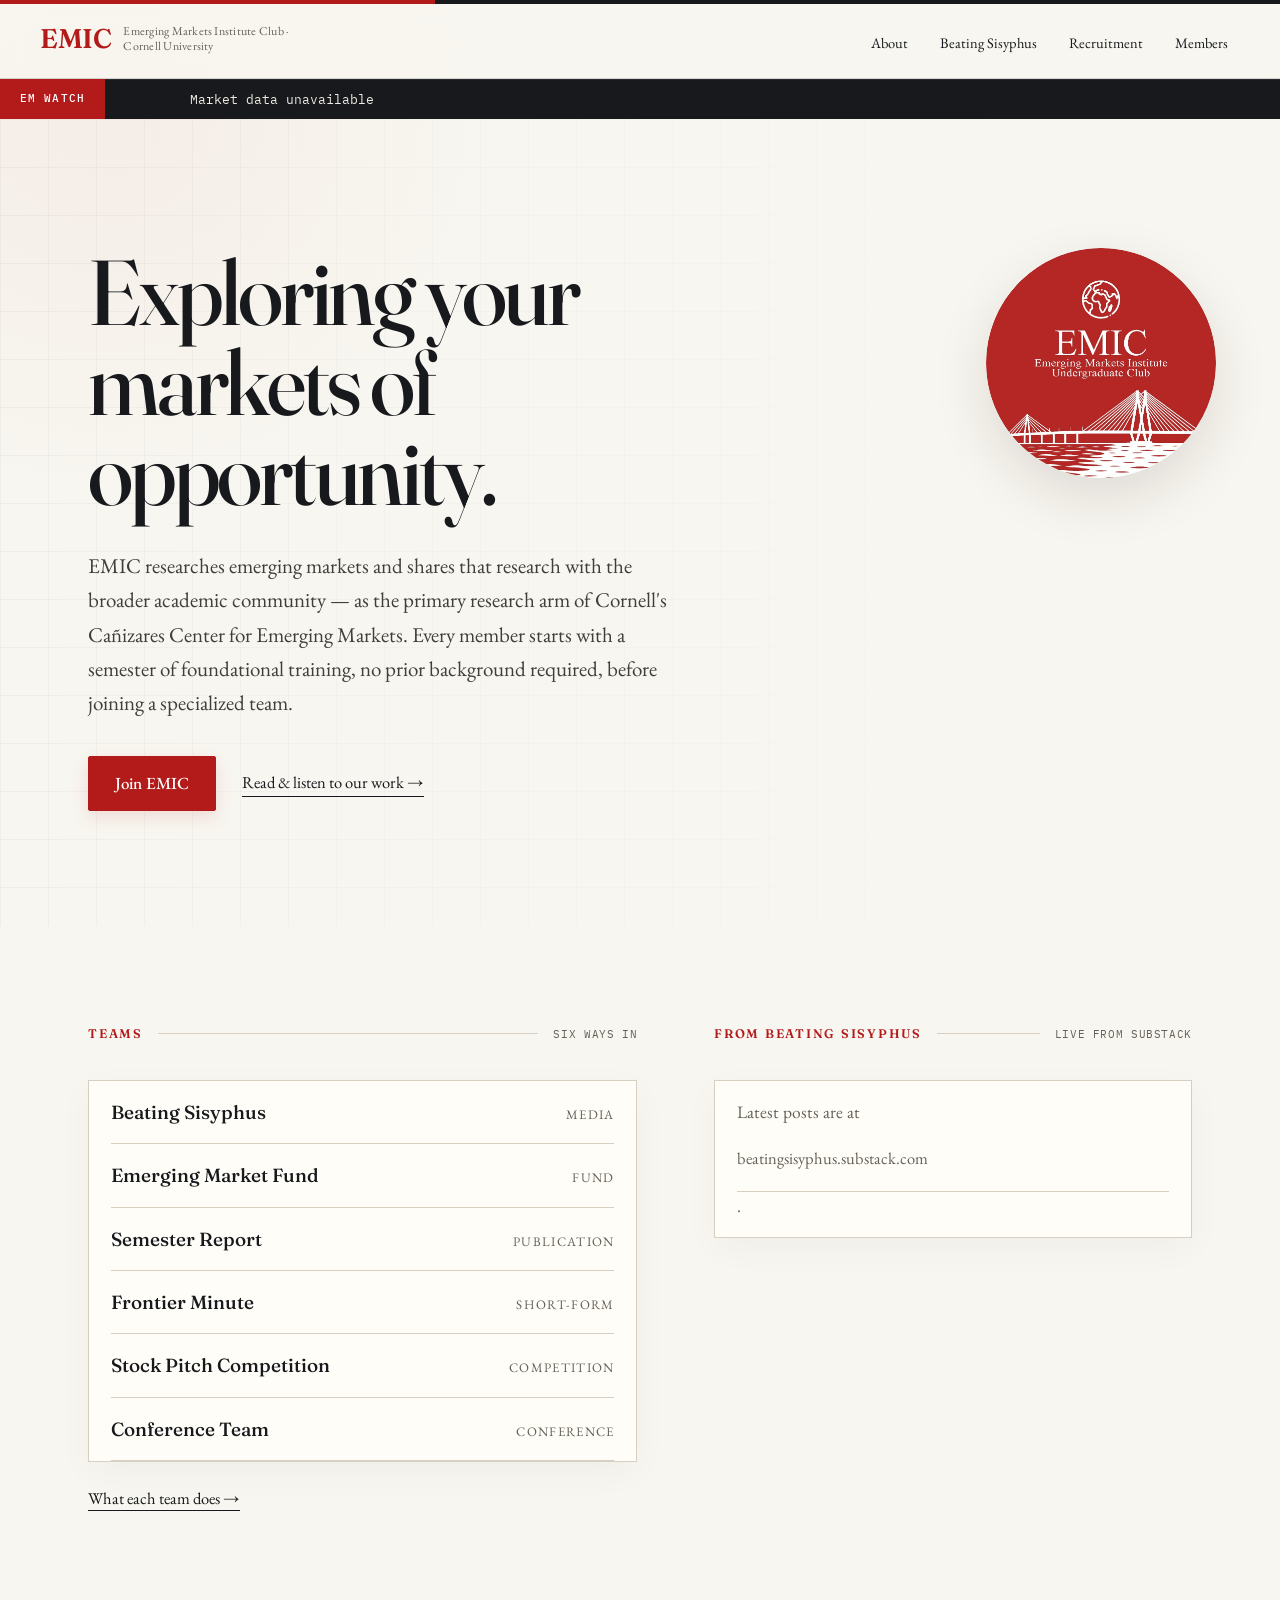
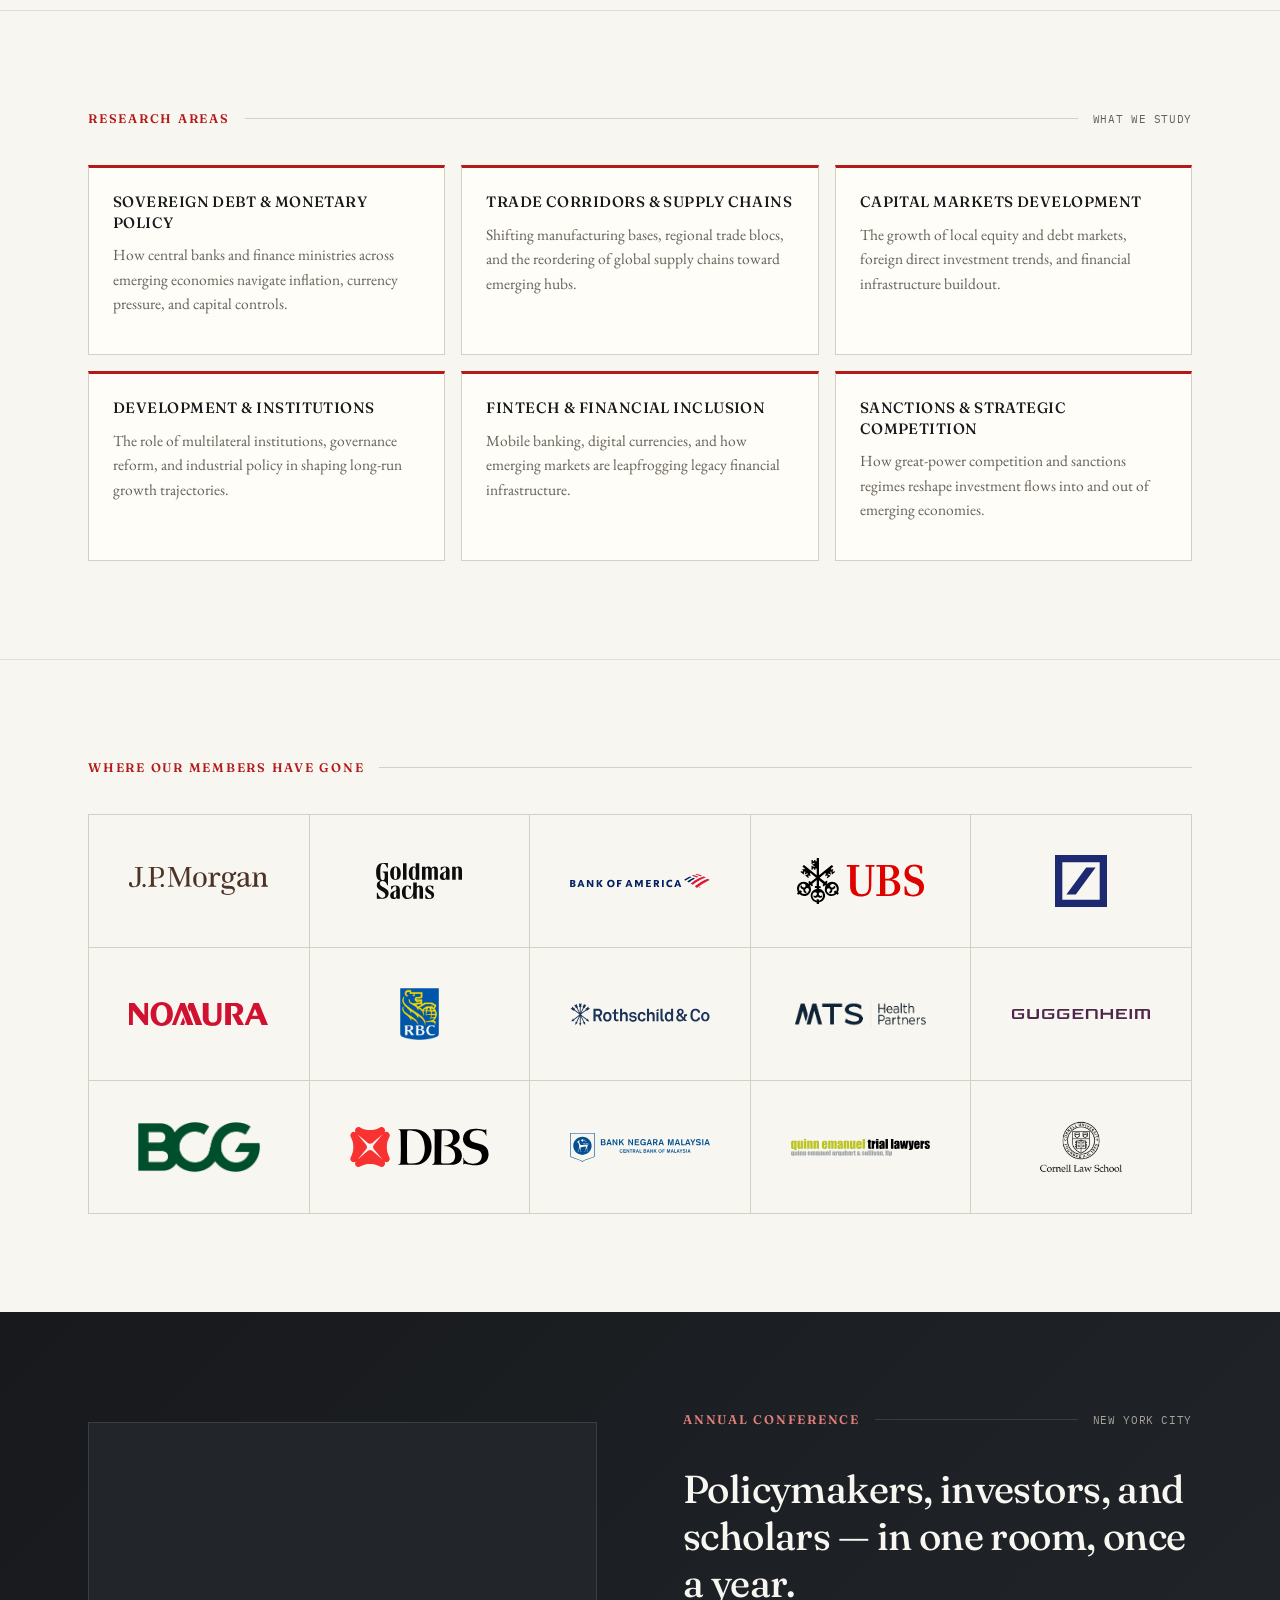
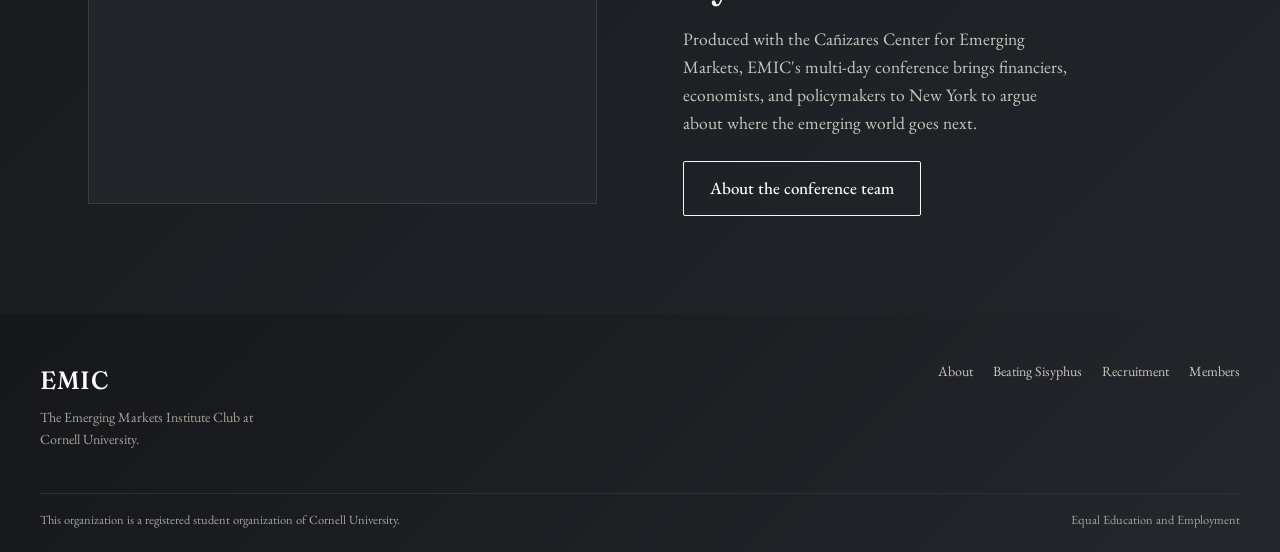
==== commit a309ffbe: "changed motto" ====
--- a/index.html
+++ b/index.html
@@ -5,17 +5,16 @@
 <meta name="viewport" content="width=device-width, initial-scale=1.0">
 <title>EMIC — Emerging Markets Institute Club, Cornell University</title>
 <meta name="description" content="Cornell's student research community for the emerging world — the primary research arm of the Cañizares Center for Emerging Markets.">
-<link rel="icon" href="assets/emic-logo.png?v=20260812-2" type="image/png">
 <link rel="preconnect" href="https://fonts.googleapis.com">
 <link rel="preconnect" href="https://fonts.gstatic.com" crossorigin>
 <link href="https://fonts.googleapis.com/css2?family=Fraunces:ital,opsz,wght@0,9..144,300..700;1,9..144,300..700&family=EB+Garamond:ital,wght@0,400;0,500;1,400&family=IBM+Plex+Mono:wght@400;500&display=swap" rel="stylesheet">
-<link rel="stylesheet" href="styles.css?v=20260812-1">
+<link rel="stylesheet" href="styles.css">
 </head>
 <body>
 
 <header class="masthead">
   <div class="wrap masthead-inner">
-    <a class="mark" href="index.html"><span class="mark-copy"><strong>EMIC</strong><small>Emerging Markets Institute Club · Cornell University</small></span></a>
+    <a class="mark" href="index.html"><span><span class="mark-red">EMIC</span></span><small>Emerging Markets Institute Club · Cornell University</small></a>
     <nav class="nav" aria-label="Primary">
       <a href="about.html">About</a>
       <a href="beating-sisyphus.html">Beating Sisyphus</a>
@@ -26,7 +25,7 @@
 </header>
 
 <div class="market-band" id="market-band" aria-label="Live emerging market ETF prices">
-  <a class="market-tab" href="em-watch.html">EM Watch</a>
+  <div class="market-tab">EM Watch</div>
   <div class="market-track" id="market-track">Loading market data…</div>
 </div>
 
@@ -34,7 +33,6 @@
 
   <section class="cover">
     <div class="wrap">
-      <p class="cover-kicker">Cornell University · Emerging Markets Institute Club</p>
       <h1>Exploring your markets of opportunity.</em></h1>
       <p class="cover-sub">EMIC researches emerging markets and shares that research with the broader academic community — as the primary research arm of Cornell's Cañizares Center for Emerging Markets. Every member starts with a semester of foundational training, no prior background required, before joining a specialized team.</p>
       <div class="cover-links">
@@ -124,9 +122,10 @@
   <section class="section band-ink" style="border-top:none;">
     <div class="wrap">
       <div class="conf-grid">
-        <figure class="photo-slot with-image conference-photo">
-          <img src="assets/conference-panel.jpg" alt="Panelists speaking at the Cornell emerging markets conference" loading="lazy" decoding="async">
-        </figure>
+        <div class="photo-slot r43" aria-hidden="true">
+          <!-- Swap this div's classes for: class="photo-slot r43 filled" and add
+               style="background-image:url('YOUR_CONFERENCE_PHOTO_URL');" -->
+        </div>
         <div>
           <div class="index-rule">
             <span class="ir-label" style="color:#E2807D;">Annual Conference</span>
@@ -148,7 +147,7 @@
 <footer>
   <div class="wrap foot-inner">
     <div>
-      <div class="f-brand"><img src="assets/emic-logo.png?v=20260812-2" alt="" width="54" height="54"><div class="f-mark">EMIC</div></div>
+      <div class="f-mark">EMIC</div>
       <div style="max-width:34ch;margin-top:6px;">The Emerging Markets Institute Club at Cornell University.</div>
     </div>
     <nav aria-label="Footer">
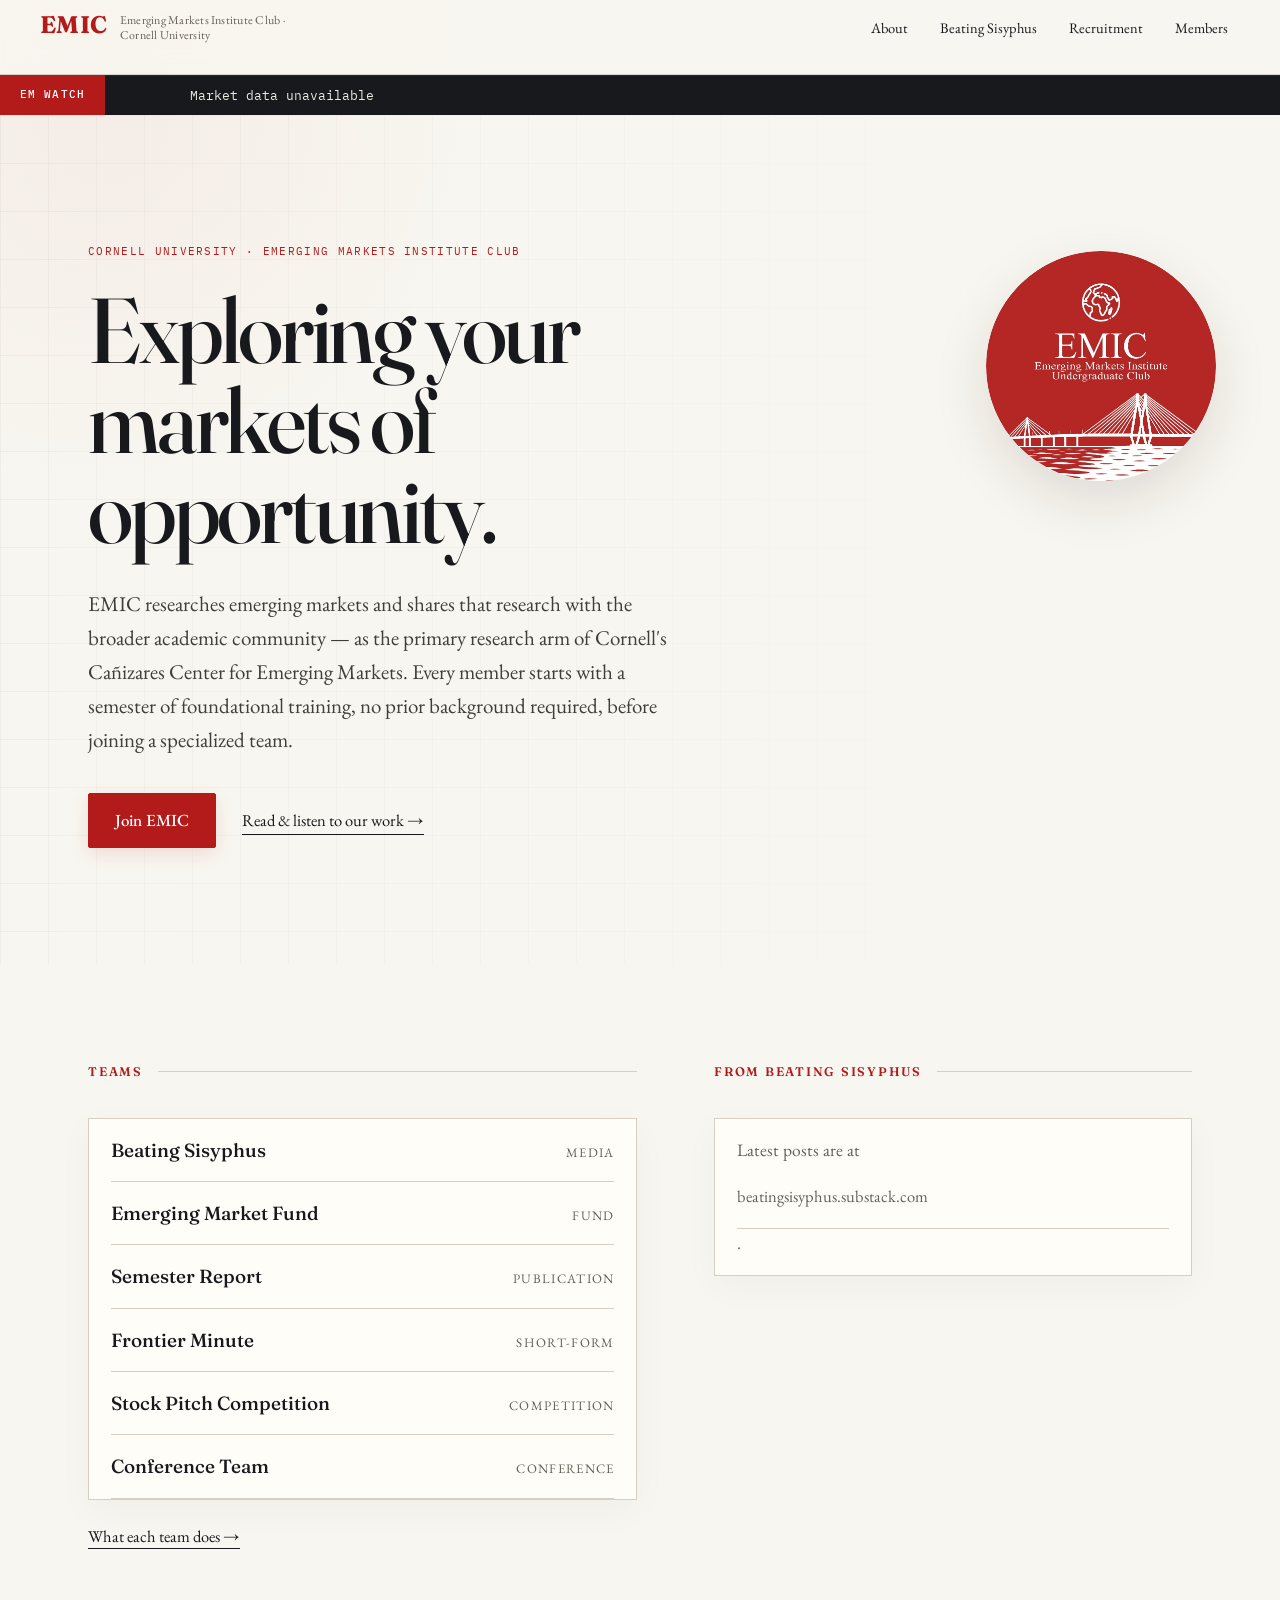
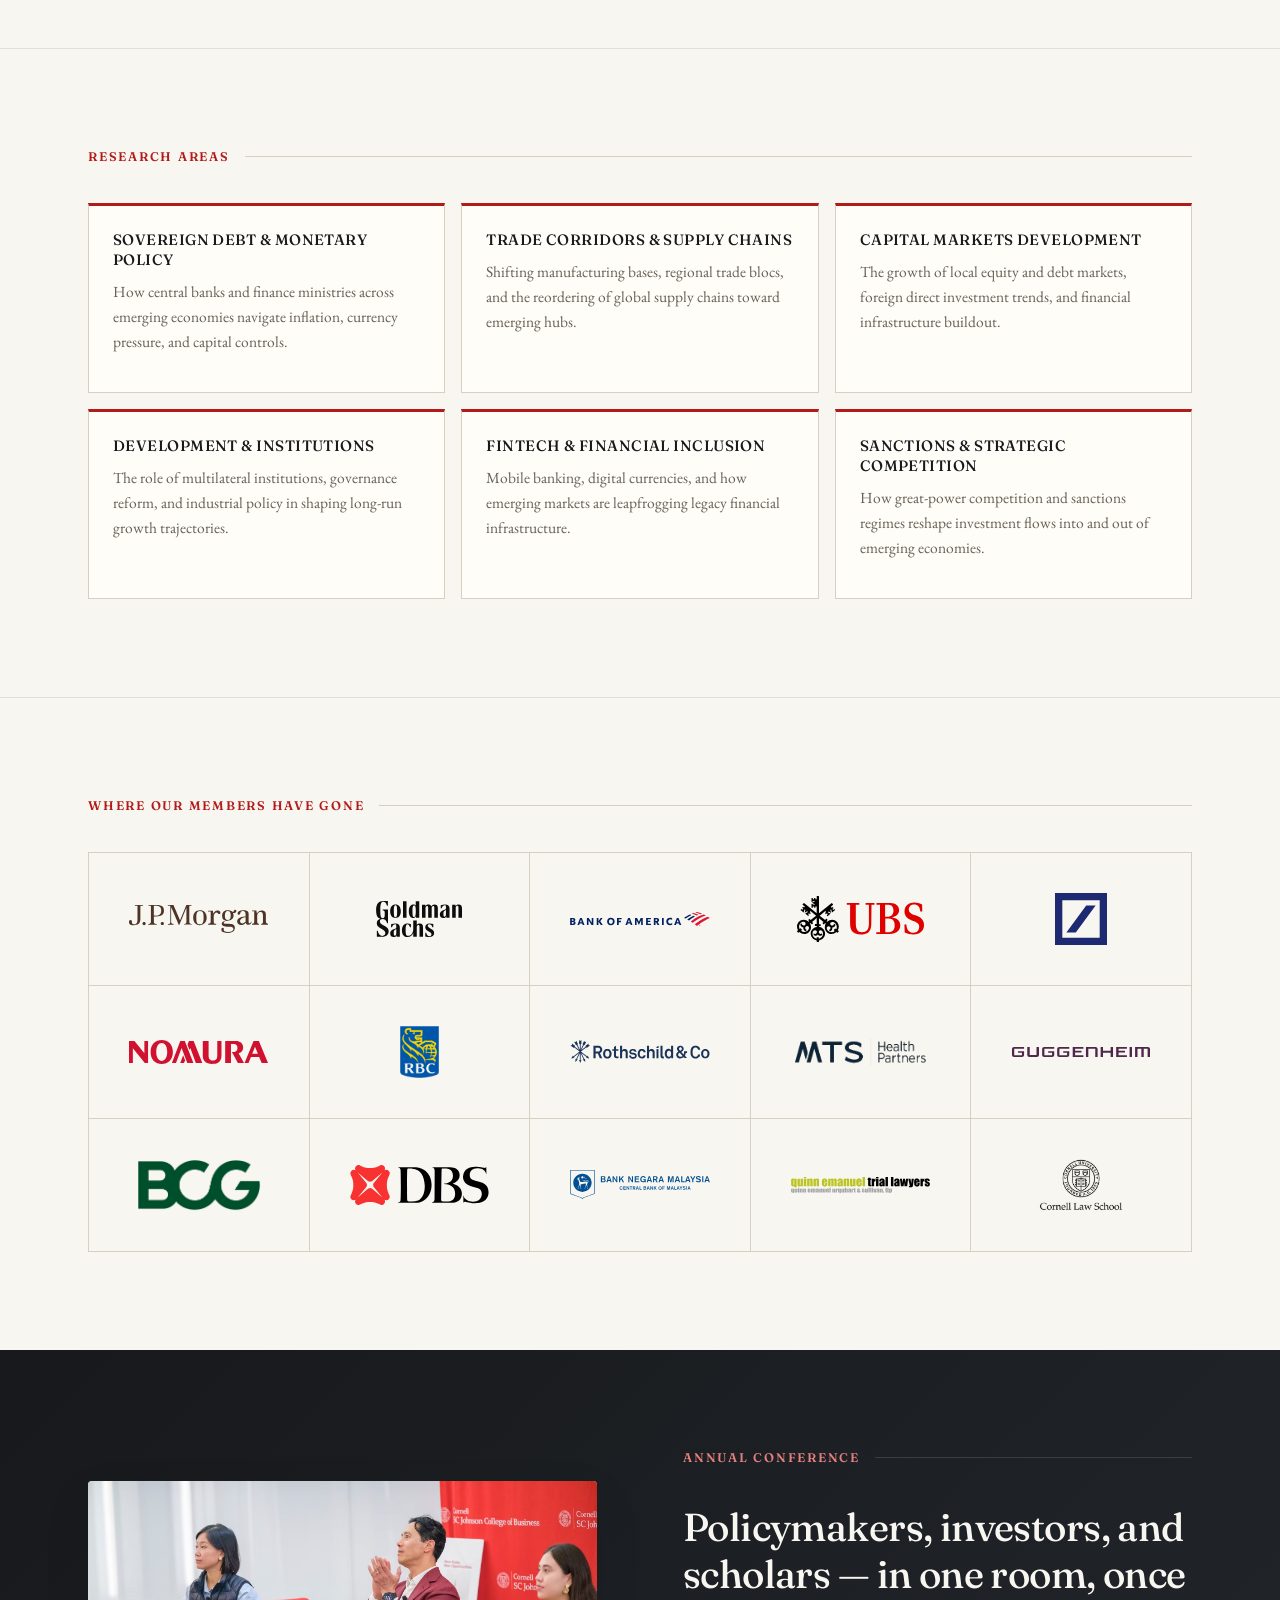
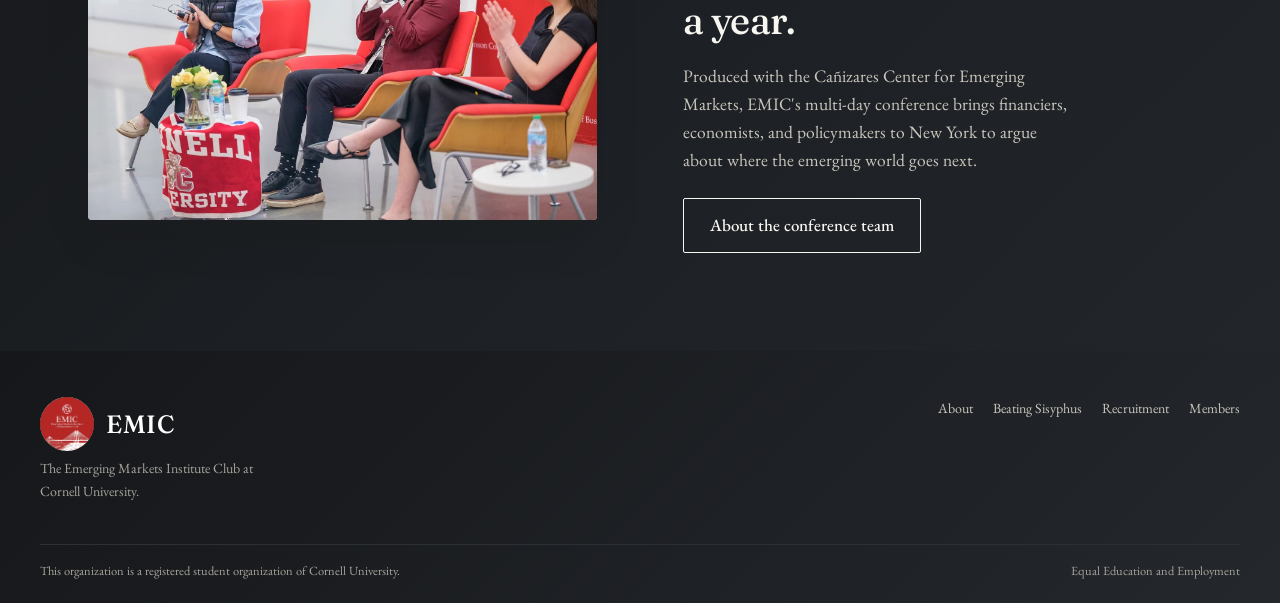
==== commit 67f0af8f: "Polish site navigation and labels" ====
--- a/index.html
+++ b/index.html
@@ -5,16 +5,17 @@
 <meta name="viewport" content="width=device-width, initial-scale=1.0">
 <title>EMIC — Emerging Markets Institute Club, Cornell University</title>
 <meta name="description" content="Cornell's student research community for the emerging world — the primary research arm of the Cañizares Center for Emerging Markets.">
+<link rel="icon" href="assets/emic-logo.png?v=20260812-2" type="image/png">
 <link rel="preconnect" href="https://fonts.googleapis.com">
 <link rel="preconnect" href="https://fonts.gstatic.com" crossorigin>
 <link href="https://fonts.googleapis.com/css2?family=Fraunces:ital,opsz,wght@0,9..144,300..700;1,9..144,300..700&family=EB+Garamond:ital,wght@0,400;0,500;1,400&family=IBM+Plex+Mono:wght@400;500&display=swap" rel="stylesheet">
-<link rel="stylesheet" href="styles.css">
+<link rel="stylesheet" href="styles.css?v=20260812-1">
 </head>
 <body>
 
 <header class="masthead">
   <div class="wrap masthead-inner">
-    <a class="mark" href="index.html"><span><span class="mark-red">EMIC</span></span><small>Emerging Markets Institute Club · Cornell University</small></a>
+    <a class="mark" href="index.html"><span class="mark-copy"><strong>EMIC</strong><small>Emerging Markets Institute Club · Cornell University</small></span></a>
     <nav class="nav" aria-label="Primary">
       <a href="about.html">About</a>
       <a href="beating-sisyphus.html">Beating Sisyphus</a>
@@ -25,7 +26,7 @@
 </header>
 
 <div class="market-band" id="market-band" aria-label="Live emerging market ETF prices">
-  <div class="market-tab">EM Watch</div>
+  <a class="market-tab" href="em-watch.html">EM Watch</a>
   <div class="market-track" id="market-track">Loading market data…</div>
 </div>
 
@@ -33,6 +34,7 @@
 
   <section class="cover">
     <div class="wrap">
+      <p class="cover-kicker">Cornell University · Emerging Markets Institute Club</p>
       <h1>Exploring your markets of opportunity.</em></h1>
       <p class="cover-sub">EMIC researches emerging markets and shares that research with the broader academic community — as the primary research arm of Cornell's Cañizares Center for Emerging Markets. Every member starts with a semester of foundational training, no prior background required, before joining a specialized team.</p>
       <div class="cover-links">
@@ -49,7 +51,6 @@
           <div class="index-rule">
             <span class="ir-label">Teams</span>
             <span class="ir-line"></span>
-            <span class="ir-detail">Six ways in</span>
           </div>
           <ul class="ledger">
             <li><span class="l-name">Beating Sisyphus</span><span class="l-role">Media</span></li>
@@ -65,7 +66,6 @@
           <div class="index-rule">
             <span class="ir-label">From Beating Sisyphus</span>
             <span class="ir-line"></span>
-            <span class="ir-detail">Live from Substack</span>
           </div>
           <div class="feed" id="bs-feed">Loading…</div>
         </div>
@@ -78,7 +78,6 @@
       <div class="index-rule">
         <span class="ir-label">Research Areas</span>
         <span class="ir-line"></span>
-        <span class="ir-detail">What we study</span>
       </div>
       <div class="areas">
         <div class="area">
@@ -122,15 +121,13 @@
   <section class="section band-ink" style="border-top:none;">
     <div class="wrap">
       <div class="conf-grid">
-        <div class="photo-slot r43" aria-hidden="true">
-          <!-- Swap this div's classes for: class="photo-slot r43 filled" and add
-               style="background-image:url('YOUR_CONFERENCE_PHOTO_URL');" -->
-        </div>
+        <figure class="photo-slot with-image conference-photo">
+          <img src="assets/conference-panel.jpg" alt="Panelists speaking at the Cornell emerging markets conference" loading="lazy" decoding="async">
+        </figure>
         <div>
           <div class="index-rule">
             <span class="ir-label" style="color:#E2807D;">Annual Conference</span>
             <span class="ir-line"></span>
-            <span class="ir-detail">New York City</span>
           </div>
           <h2>Policymakers, investors, and scholars — in one room, once a year.</h2>
           <p>Produced with the Cañizares Center for Emerging Markets, EMIC's multi-day conference brings financiers, economists, and policymakers to New York to argue about where the emerging world goes next.</p>
@@ -147,7 +144,7 @@
 <footer>
   <div class="wrap foot-inner">
     <div>
-      <div class="f-mark">EMIC</div>
+      <div class="f-brand"><img src="assets/emic-logo.png?v=20260812-2" alt="" width="54" height="54"><div class="f-mark">EMIC</div></div>
       <div style="max-width:34ch;margin-top:6px;">The Emerging Markets Institute Club at Cornell University.</div>
     </div>
     <nav aria-label="Footer">
--- a/styles.css
+++ b/styles.css
@@ -374,10 +374,9 @@
   backdrop-filter:blur(14px);
   -webkit-backdrop-filter:blur(14px);
 }
-.masthead::before{content:"";display:block;height:4px;background:linear-gradient(90deg,var(--red) 0 34%,var(--ink) 34% 100%);}
 .masthead-inner{min-height:74px;padding-top:13px;padding-bottom:13px;}
 .mark{gap:12px;letter-spacing:-.015em;align-items:center;}
-.mark-copy{display:flex;align-items:baseline;gap:12px;}
+.mark-copy{display:flex;align-items:flex-start;gap:12px;}
 .mark-copy strong{font-family:'Fraunces',serif;font-size:24px;line-height:1;color:var(--red);letter-spacing:.02em;}
 .mark small{font-size:12px;max-width:29ch;line-height:1.25;}
 .nav{gap:8px;}
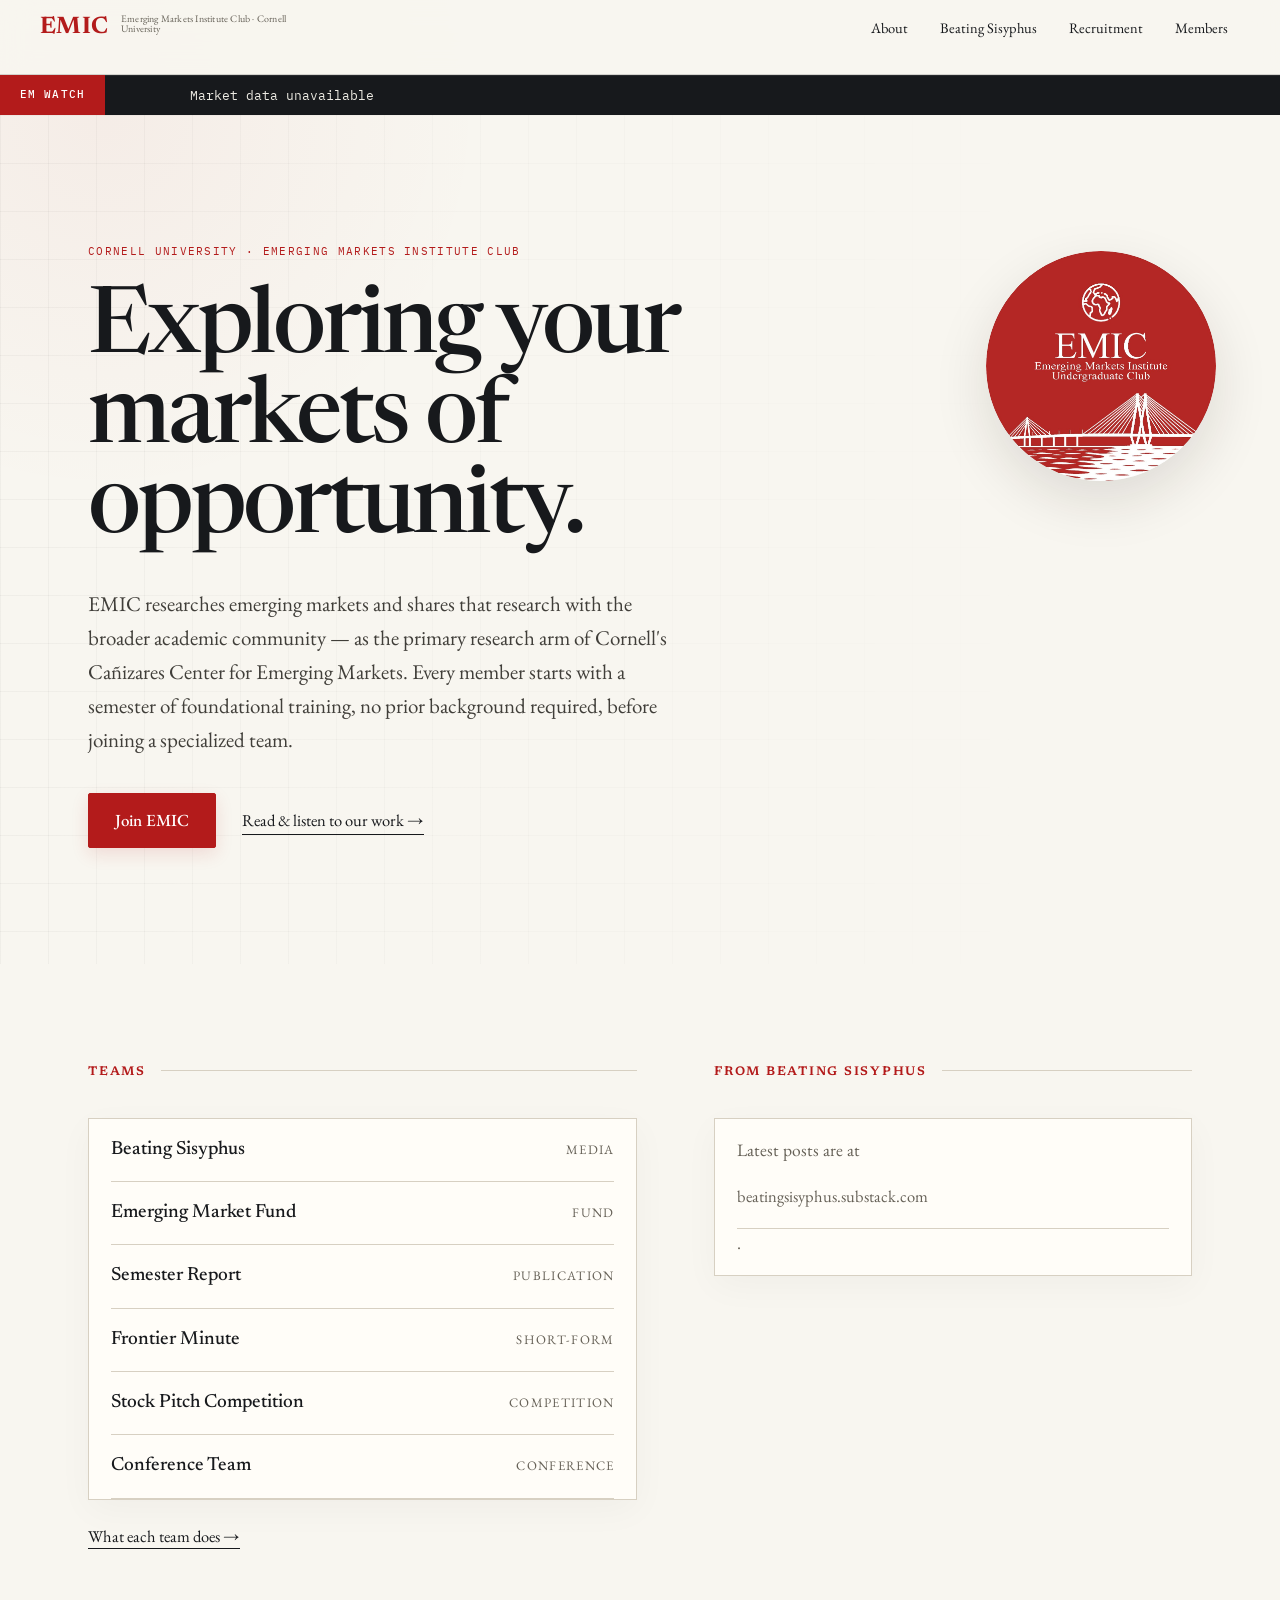
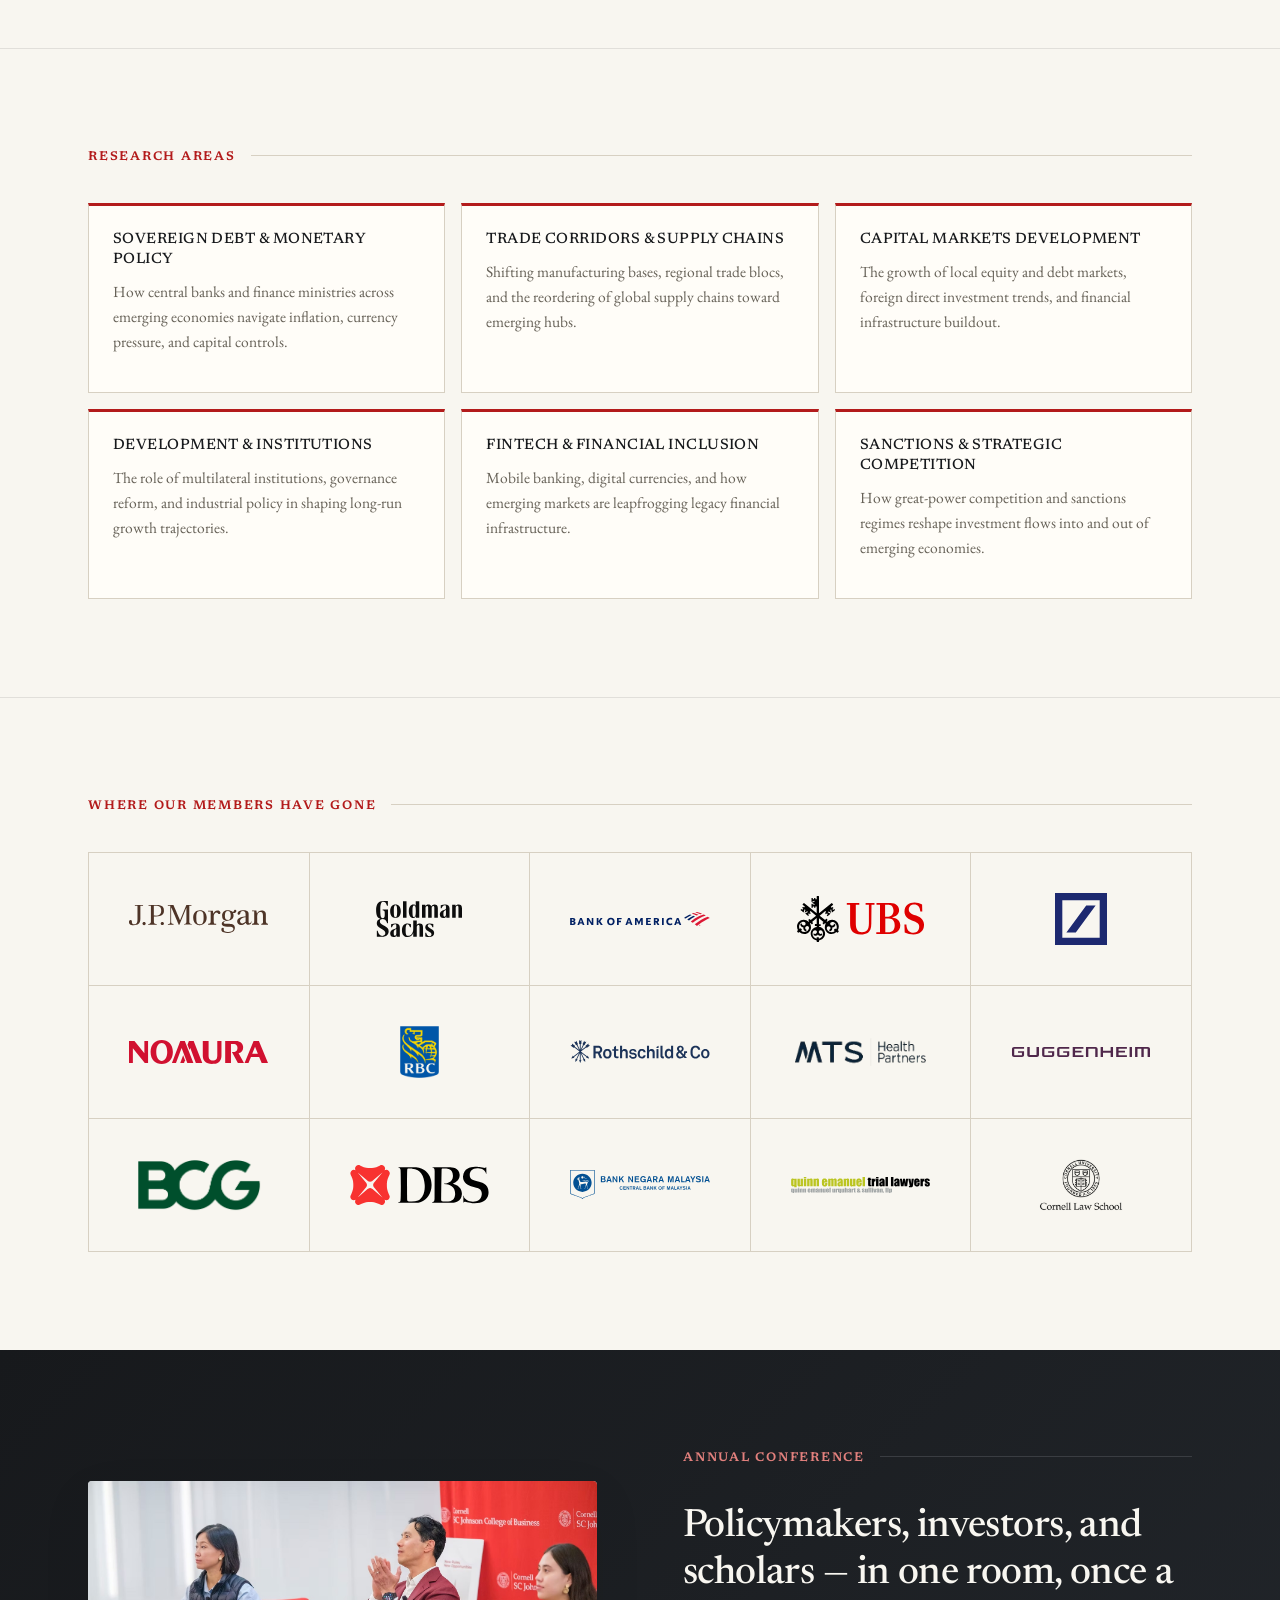
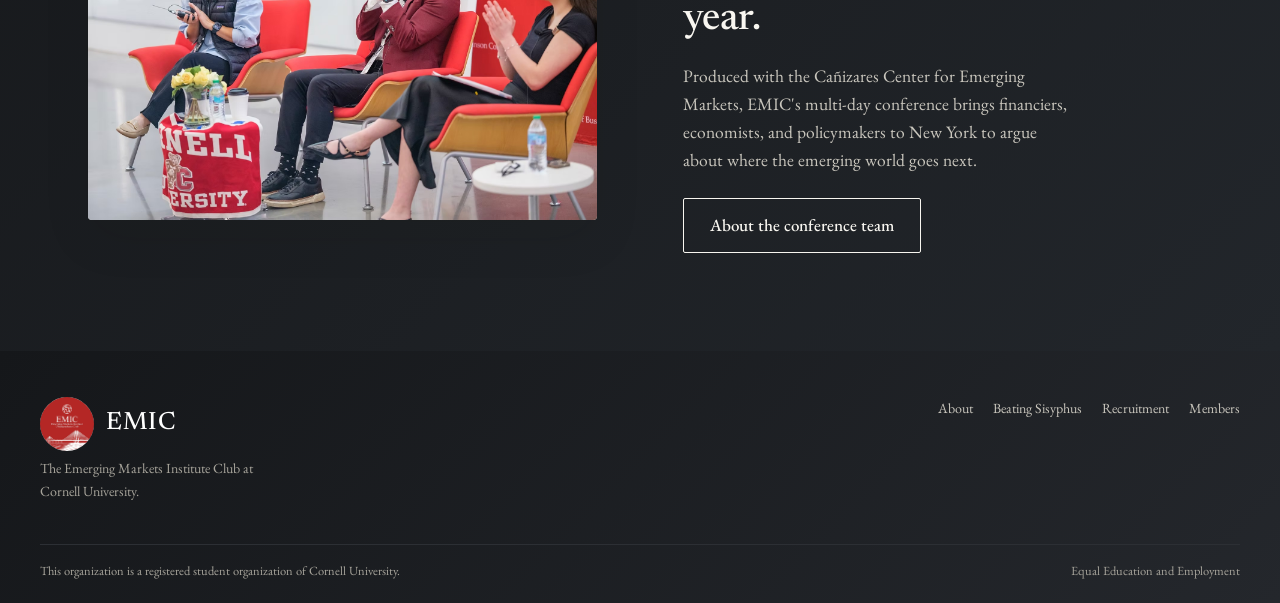
==== commit e64c0267: "Refresh site typography" ====
--- a/index.html
+++ b/index.html
@@ -8,7 +8,7 @@
 <link rel="icon" href="assets/emic-logo.png?v=20260812-2" type="image/png">
 <link rel="preconnect" href="https://fonts.googleapis.com">
 <link rel="preconnect" href="https://fonts.gstatic.com" crossorigin>
-<link href="https://fonts.googleapis.com/css2?family=Fraunces:ital,opsz,wght@0,9..144,300..700;1,9..144,300..700&family=EB+Garamond:ital,wght@0,400;0,500;1,400&family=IBM+Plex+Mono:wght@400;500&display=swap" rel="stylesheet">
+<link href="https://fonts.googleapis.com/css2?family=Newsreader:opsz,wght@6..72,400..700&family=EB+Garamond:ital,wght@0,400;0,500;1,400&family=IBM+Plex+Mono:wght@400;500&display=swap" rel="stylesheet">
 <link rel="stylesheet" href="styles.css?v=20260812-1">
 </head>
 <body>
--- a/styles.css
+++ b/styles.css
@@ -1,6 +1,6 @@
 /* ============================================================
    EMIC — Emerging Markets Institute Club
-   Editorial system: Fraunces (display) · EB Garamond (body)
+   Editorial system: Newsreader (display) · EB Garamond (body)
    IBM Plex Mono (market data only)
    ============================================================ */
 
@@ -45,7 +45,7 @@
     gap:24px;padding:18px 0 14px;flex-wrap:wrap;
   }
   .mark{
-    font-family:'Fraunces',serif;font-weight:600;font-size:clamp(22px,2.6vw,27px);
+    font-family:'Newsreader',serif;font-weight:600;font-size:clamp(22px,2.6vw,27px);
     letter-spacing:.01em;text-decoration:none;color:var(--ink);
     display:flex;align-items:baseline;gap:12px;
   }
@@ -89,7 +89,7 @@
     margin:0 0 clamp(24px,3.5vw,36px);
   }
   .index-rule .ir-label{
-    font-family:'Fraunces',serif;font-weight:500;font-size:14px;
+    font-family:'Newsreader',serif;font-weight:500;font-size:14px;
     letter-spacing:.14em;text-transform:uppercase;color:var(--red);
     flex-shrink:0;
   }
@@ -116,7 +116,7 @@
   /* ---------- Cover hero ---------- */
   .cover{padding:clamp(56px,9vw,110px) 0 clamp(48px,7vw,90px);}
   .cover h1{
-    font-family:'Fraunces',serif;font-weight:480;
+    font-family:'Newsreader',serif;font-weight:500;
     font-size:clamp(40px,7.2vw,84px);
     line-height:1.04;letter-spacing:-.012em;
     margin:0 0 clamp(22px,3vw,32px);max-width:15ch;
@@ -157,7 +157,7 @@
     padding:13px 0;border-bottom:1px solid var(--hairline);
   }
   .ledger li:first-child{padding-top:0;}
-  .ledger .l-name{font-family:'Fraunces',serif;font-weight:500;font-size:18.5px;}
+  .ledger .l-name{font-family:'Newsreader',serif;font-weight:500;font-size:18.5px;}
   .ledger .l-role{
     font-size:13px;color:var(--secondary);letter-spacing:.1em;text-transform:uppercase;
     flex-shrink:0;
@@ -170,7 +170,7 @@
   }
   .feed a:first-child{padding-top:0;}
   .feed .f-title{
-    font-family:'Fraunces',serif;font-weight:500;font-size:18.5px;
+    font-family:'Newsreader',serif;font-weight:500;font-size:18.5px;
     line-height:1.3;margin-bottom:5px;
   }
   .feed a:hover .f-title{color:var(--red);}
@@ -182,7 +182,7 @@
   @media (max-width:1000px){ .areas{grid-template-columns:repeat(2,1fr);} }
   @media (max-width:640px){ .areas{grid-template-columns:1fr;} }
   .area h3{
-    font-family:'Fraunces',serif;font-weight:500;font-size:16.5px;
+    font-family:'Newsreader',serif;font-weight:500;font-size:16.5px;
     text-transform:uppercase;letter-spacing:.03em;
     margin:0 0 10px;padding-top:14px;border-top:2px solid var(--red);
   }
@@ -203,7 +203,7 @@
   .conf-grid{display:grid;grid-template-columns:1fr 1fr;gap:clamp(36px,5vw,64px);align-items:center;}
   @media (max-width:820px){ .conf-grid{grid-template-columns:1fr;} }
   .conf-grid h2{
-    font-family:'Fraunces',serif;font-weight:480;font-size:clamp(24px,3.4vw,34px);
+    font-family:'Newsreader',serif;font-weight:500;font-size:clamp(24px,3.4vw,34px);
     line-height:1.2;margin:0 0 18px;
   }
   .conf-grid p{color:#C9C6BD;max-width:48ch;margin:0 0 24px;}
@@ -211,7 +211,7 @@
   /* ---------- Page headers ---------- */
   .page-head{padding:clamp(48px,7vw,80px) 0 clamp(28px,4vw,44px);}
   .page-head h1{
-    font-family:'Fraunces',serif;font-weight:480;
+    font-family:'Newsreader',serif;font-weight:500;
     font-size:clamp(34px,5.4vw,56px);line-height:1.08;margin:0 0 16px;
     font-variation-settings:'opsz' 144;
   }
@@ -221,7 +221,7 @@
   .prose{max-width:var(--measure);}
   .prose p{margin:0 0 16px;}
   h2.sec-title{
-    font-family:'Fraunces',serif;font-weight:500;
+    font-family:'Newsreader',serif;font-weight:500;
     font-size:clamp(21px,2.6vw,25px);margin:0 0 20px;
   }
   
@@ -229,7 +229,7 @@
   .topics{display:grid;grid-template-columns:1fr 1fr;gap:20px 48px;margin-top:26px;}
   @media (max-width:640px){ .topics{grid-template-columns:1fr;} }
   .topics .t-label{
-    font-family:'Fraunces',serif;font-size:13.5px;font-weight:500;
+    font-family:'Newsreader',serif;font-size:13.5px;font-weight:500;
     letter-spacing:.1em;text-transform:uppercase;color:var(--red);margin-bottom:8px;
   }
   .topics .t-body{font-size:16px;line-height:1.85;}
@@ -240,7 +240,7 @@
   .acc-btn{
     width:100%;background:none;border:none;cursor:pointer;text-align:left;
     display:flex;justify-content:space-between;align-items:baseline;gap:16px;
-    padding:16px 0;font-family:'Fraunces',serif;font-weight:500;
+    padding:16px 0;font-family:'Newsreader',serif;font-weight:500;
     font-size:19px;color:var(--ink);
   }
   .acc-btn .acc-tag{
@@ -261,7 +261,7 @@
     position:absolute;left:-32px;top:5px;width:11px;height:11px;border-radius:50%;
     background:var(--paper);border:2px solid var(--red);
   }
-  .t-label{font-family:'Fraunces',serif;font-weight:500;font-size:19px;margin-bottom:3px;}
+  .t-label{font-family:'Newsreader',serif;font-weight:500;font-size:19px;margin-bottom:3px;}
   .t-date{font-size:14px;color:var(--red);margin-bottom:5px;}
   .t-desc{font-size:15px;color:var(--secondary);line-height:1.5;max-width:50ch;}
   
@@ -271,7 +271,7 @@
   .guest:last-child{border-bottom:none;}
   .guest .g-photo{width:84px;height:106px;flex-shrink:0;background:var(--parchment);overflow:hidden;}
   .guest .g-photo img{width:100%;height:100%;object-fit:cover;}
-  .guest .g-name{font-family:'Fraunces',serif;font-weight:500;font-size:18.5px;margin-bottom:3px;}
+  .guest .g-name{font-family:'Newsreader',serif;font-weight:500;font-size:18.5px;margin-bottom:3px;}
   .guest .g-title{font-size:15px;color:var(--secondary);line-height:1.45;}
   
   /* ---------- People grids (BS team + Members) ---------- */
@@ -279,7 +279,7 @@
   .person{cursor:pointer;width:132px;background:none;border:none;padding:0;text-align:left;font-family:inherit;color:inherit;}
   .person .p-photo{display:block;width:132px;height:132px;background:var(--parchment);overflow:hidden;margin-bottom:9px;}
   .person .p-photo img{display:block;width:100%;height:100%;object-fit:cover;}
-  .person .p-name{font-family:'Fraunces',serif;font-weight:500;font-size:16.5px;line-height:1.25;}
+  .person .p-name{font-family:'Newsreader',serif;font-weight:500;font-size:16.5px;line-height:1.25;}
   .person .p-role{font-size:13.5px;color:var(--red);margin-top:2px;}
   .person .p-major{font-size:12.5px;color:var(--secondary);margin-top:2px;line-height:1.3;}
   
@@ -289,7 +289,7 @@
     background:#fff;border:1px solid var(--hairline);
     padding:clamp(18px,3vw,28px);
   }
-  .person-detail .pd-name{font-family:'Fraunces',serif;font-weight:500;font-size:20px;margin-bottom:4px;}
+  .person-detail .pd-name{font-family:'Newsreader',serif;font-weight:500;font-size:20px;margin-bottom:4px;}
   .person-detail .pd-sub{font-size:14px;color:var(--red);margin-bottom:16px;}
   .pd-row{font-size:14.5px;line-height:1.5;margin-bottom:9px;max-width:70ch;}
   .pd-row:last-child{margin-bottom:0;}
@@ -307,7 +307,7 @@
   .featured{border-top:1px solid var(--hairline);border-bottom:1px solid var(--hairline);padding:26px 0;margin-bottom:44px;}
   .featured img,.featured .f-thumb{width:100%;aspect-ratio:16/9;object-fit:cover;background:var(--parchment);margin-bottom:16px;}
   .featured .f-eyebrow{font-size:13px;color:var(--red);letter-spacing:.1em;text-transform:uppercase;margin-bottom:8px;}
-  .featured .f-big{font-family:'Fraunces',serif;font-weight:500;font-size:clamp(19px,2.6vw,23px);line-height:1.3;margin-bottom:8px;}
+  .featured .f-big{font-family:'Newsreader',serif;font-weight:500;font-size:clamp(19px,2.6vw,23px);line-height:1.3;margin-bottom:8px;}
   .featured a{text-decoration:none;color:inherit;}
   .featured a:hover .f-big{color:var(--red);}
   
@@ -320,7 +320,7 @@
 .media-embed{margin:0;background:var(--paper-raised);border:1px solid var(--hairline);box-shadow:0 12px 36px rgba(31,24,17,.06);overflow:hidden;}
 .media-embed-youtube{grid-column:1/-1;}
 .media-embed-head{display:flex;align-items:center;justify-content:space-between;gap:18px;padding:14px 16px;border-bottom:1px solid var(--hairline);}
-.media-embed-head span{font-family:'Fraunces',serif;font-weight:600;font-size:17px;}
+.media-embed-head span{font-family:'Newsreader',serif;font-weight:600;font-size:17px;}
 .media-embed-head a{font-family:'IBM Plex Mono',monospace;font-size:10px;letter-spacing:.04em;text-transform:uppercase;color:var(--red);text-decoration:none;}
 .video-frame{position:relative;aspect-ratio:16/9;background:#111;}
 .video-frame iframe,.podcast-frame{display:block;width:100%;border:0;}
@@ -335,7 +335,7 @@
     display:flex;justify-content:space-between;gap:24px;flex-wrap:wrap;
     padding:34px 0;font-size:14px;
   }
-  .foot-inner .f-mark{font-family:'Fraunces',serif;color:var(--paper);font-weight:500;font-size:17px;}
+  .foot-inner .f-mark{font-family:'Newsreader',serif;color:var(--paper);font-weight:500;font-size:17px;}
   .foot-inner nav{display:flex;gap:20px;flex-wrap:wrap;}
   .foot-inner a{color:#C9C6BD;text-decoration:none;}
   .foot-inner a:hover{color:#fff;}
@@ -377,8 +377,12 @@
 .masthead-inner{min-height:74px;padding-top:13px;padding-bottom:13px;}
 .mark{gap:12px;letter-spacing:-.015em;align-items:center;}
 .mark-copy{display:flex;align-items:flex-start;gap:12px;}
-.mark-copy strong{font-family:'Fraunces',serif;font-size:24px;line-height:1;color:var(--red);letter-spacing:.02em;}
-.mark small{font-size:12px;max-width:29ch;line-height:1.25;}
+.mark-copy strong{font-family:'Newsreader',serif;font-size:24px;line-height:1;color:var(--red);letter-spacing:.02em;}
+.mark small{
+  display:flex;align-items:center;height:24px;
+  font-size:10px;max-width:35ch;line-height:1;
+  transform:translateY(-3px);
+}
 .nav{gap:8px;}
 .nav a{
   padding:8px 12px;border:0;border-radius:999px;
@@ -491,7 +495,7 @@
 
 .bs-team{gap:24px 18px!important;}
 .bs-member .bsm-photo{width:82px!important;height:82px!important;box-shadow:0 0 0 1px var(--hairline);}
-.bs-member .bsm-name{text-decoration:none!important;font-family:'Fraunces',serif;font-size:15px!important;line-height:1.25;}
+.bs-member .bsm-name{text-decoration:none!important;font-family:'Newsreader',serif;font-size:15px!important;line-height:1.25;}
 
 footer{margin-top:0;background:linear-gradient(135deg,#15171A,#24272C);}
 .foot-inner{padding-top:46px;padding-bottom:42px;}
@@ -537,7 +541,7 @@
 .watch-meta{margin:0 0 34px;padding:12px 15px;border-left:3px solid var(--red);background:rgba(179,27,27,.055);font-family:'IBM Plex Mono',monospace;font-size:11px;letter-spacing:.04em;text-transform:uppercase;color:var(--secondary);}
 .watch-grid{display:grid;grid-template-columns:repeat(3,minmax(0,1fr));gap:18px;}
 .watch-chart,.watch-chart-wide{background:var(--paper-raised);border:1px solid var(--hairline);padding:clamp(20px,3vw,30px);box-shadow:0 12px 34px rgba(31,24,17,.05);}
-.watch-chart h2,.watch-chart-wide h2{font-family:'Fraunces',serif;font-weight:500;font-size:22px;line-height:1.2;margin:0 0 3px;}
+.watch-chart h2,.watch-chart-wide h2{font-family:'Newsreader',serif;font-weight:500;font-size:22px;line-height:1.2;margin:0 0 3px;}
 .watch-chart>p,.watch-chart-note{margin:0 0 24px;color:var(--secondary);font-family:'IBM Plex Mono',monospace;font-size:10.5px;letter-spacing:.03em;text-transform:uppercase;}
 .watch-bar-row{margin:0 0 22px;}
 .watch-bar-row:last-child{margin-bottom:0;}
@@ -566,7 +570,7 @@
 .watch-quote{background:var(--paper-raised);border:1px solid var(--hairline);padding:18px;min-width:0;}
 .watch-quote-head{display:flex;align-items:flex-start;justify-content:space-between;gap:16px;margin-bottom:12px;}
 .watch-quote-head>div{display:flex;flex-direction:column;gap:3px;}
-.watch-quote span{font-family:'Fraunces',serif;font-size:18px;line-height:1.2;}
+.watch-quote span{font-family:'Newsreader',serif;font-size:18px;line-height:1.2;}
 .watch-quote strong{font-family:'IBM Plex Mono',monospace;font-size:18px;white-space:nowrap;}
 .watch-quote small{font-family:'IBM Plex Mono',monospace;font-size:10px;color:var(--secondary);text-transform:uppercase;letter-spacing:.03em;}
 .watch-quote-latest{text-align:right;align-items:flex-end;}
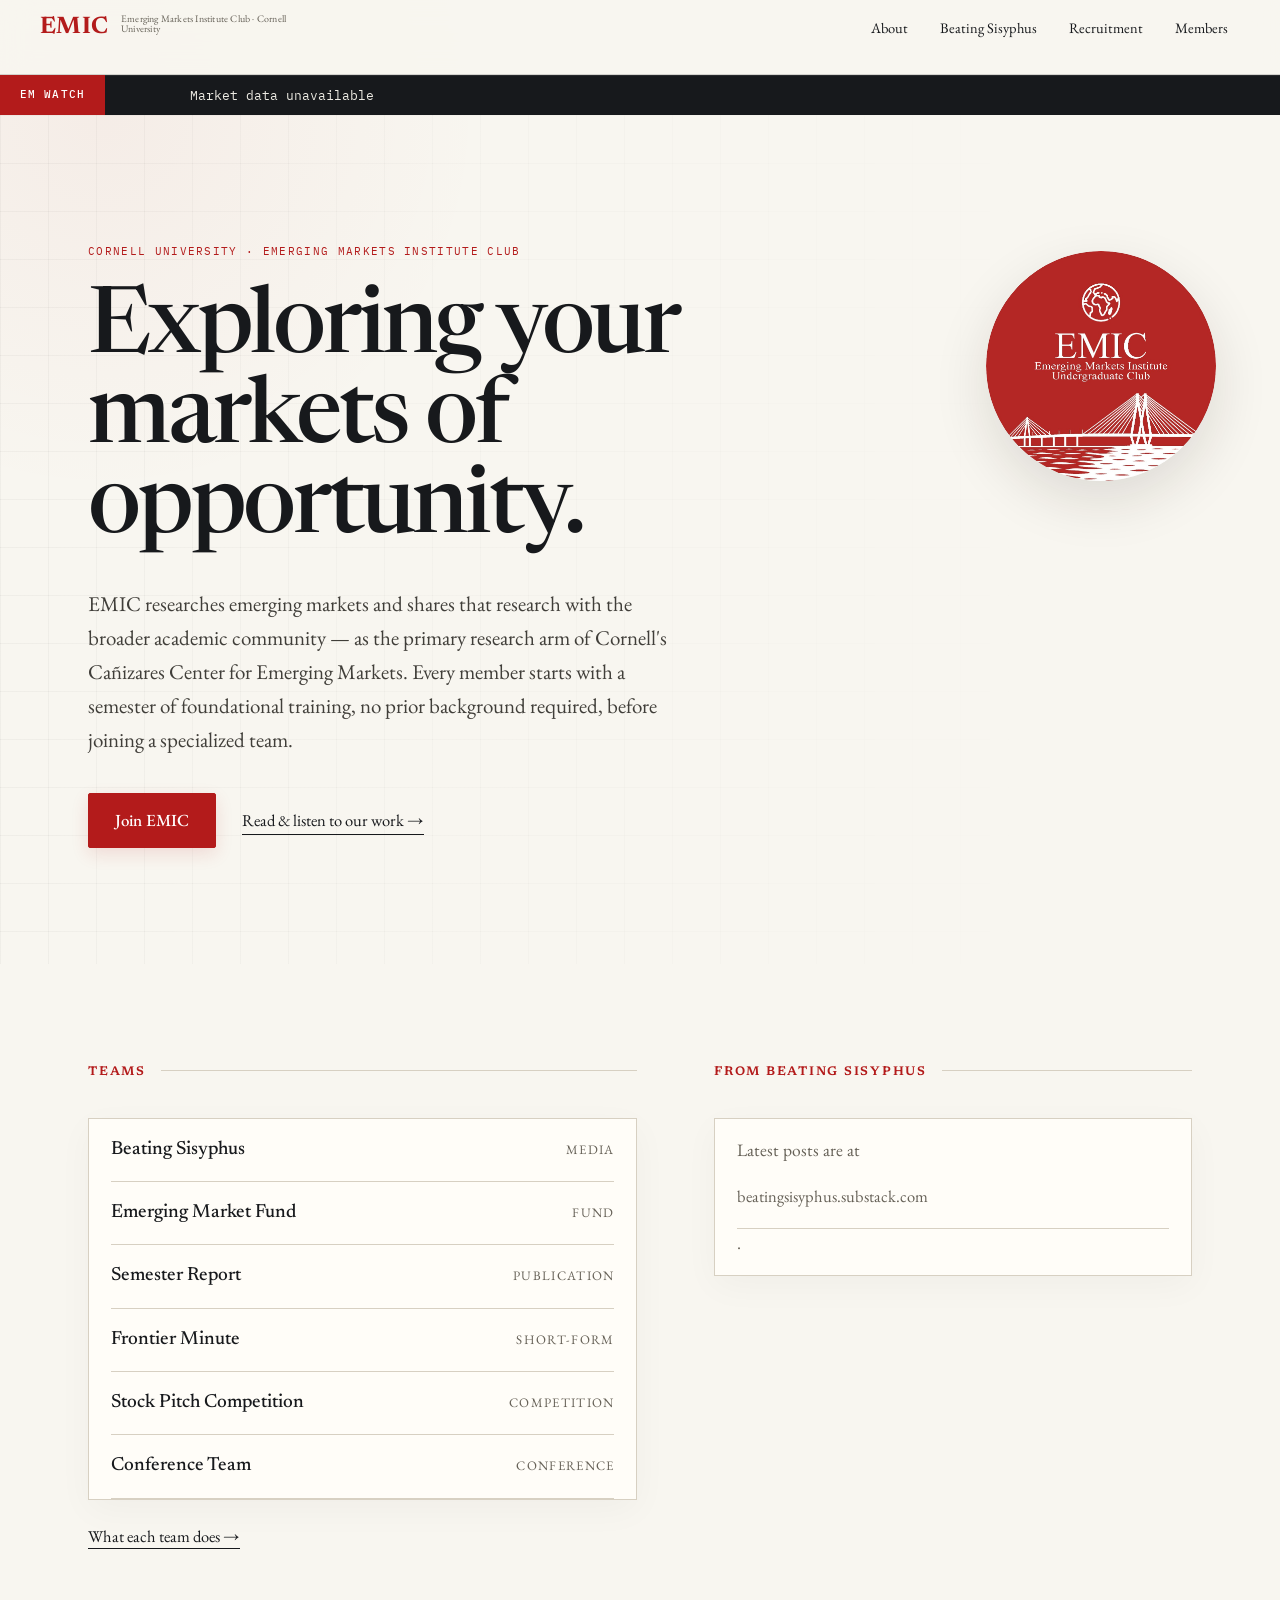
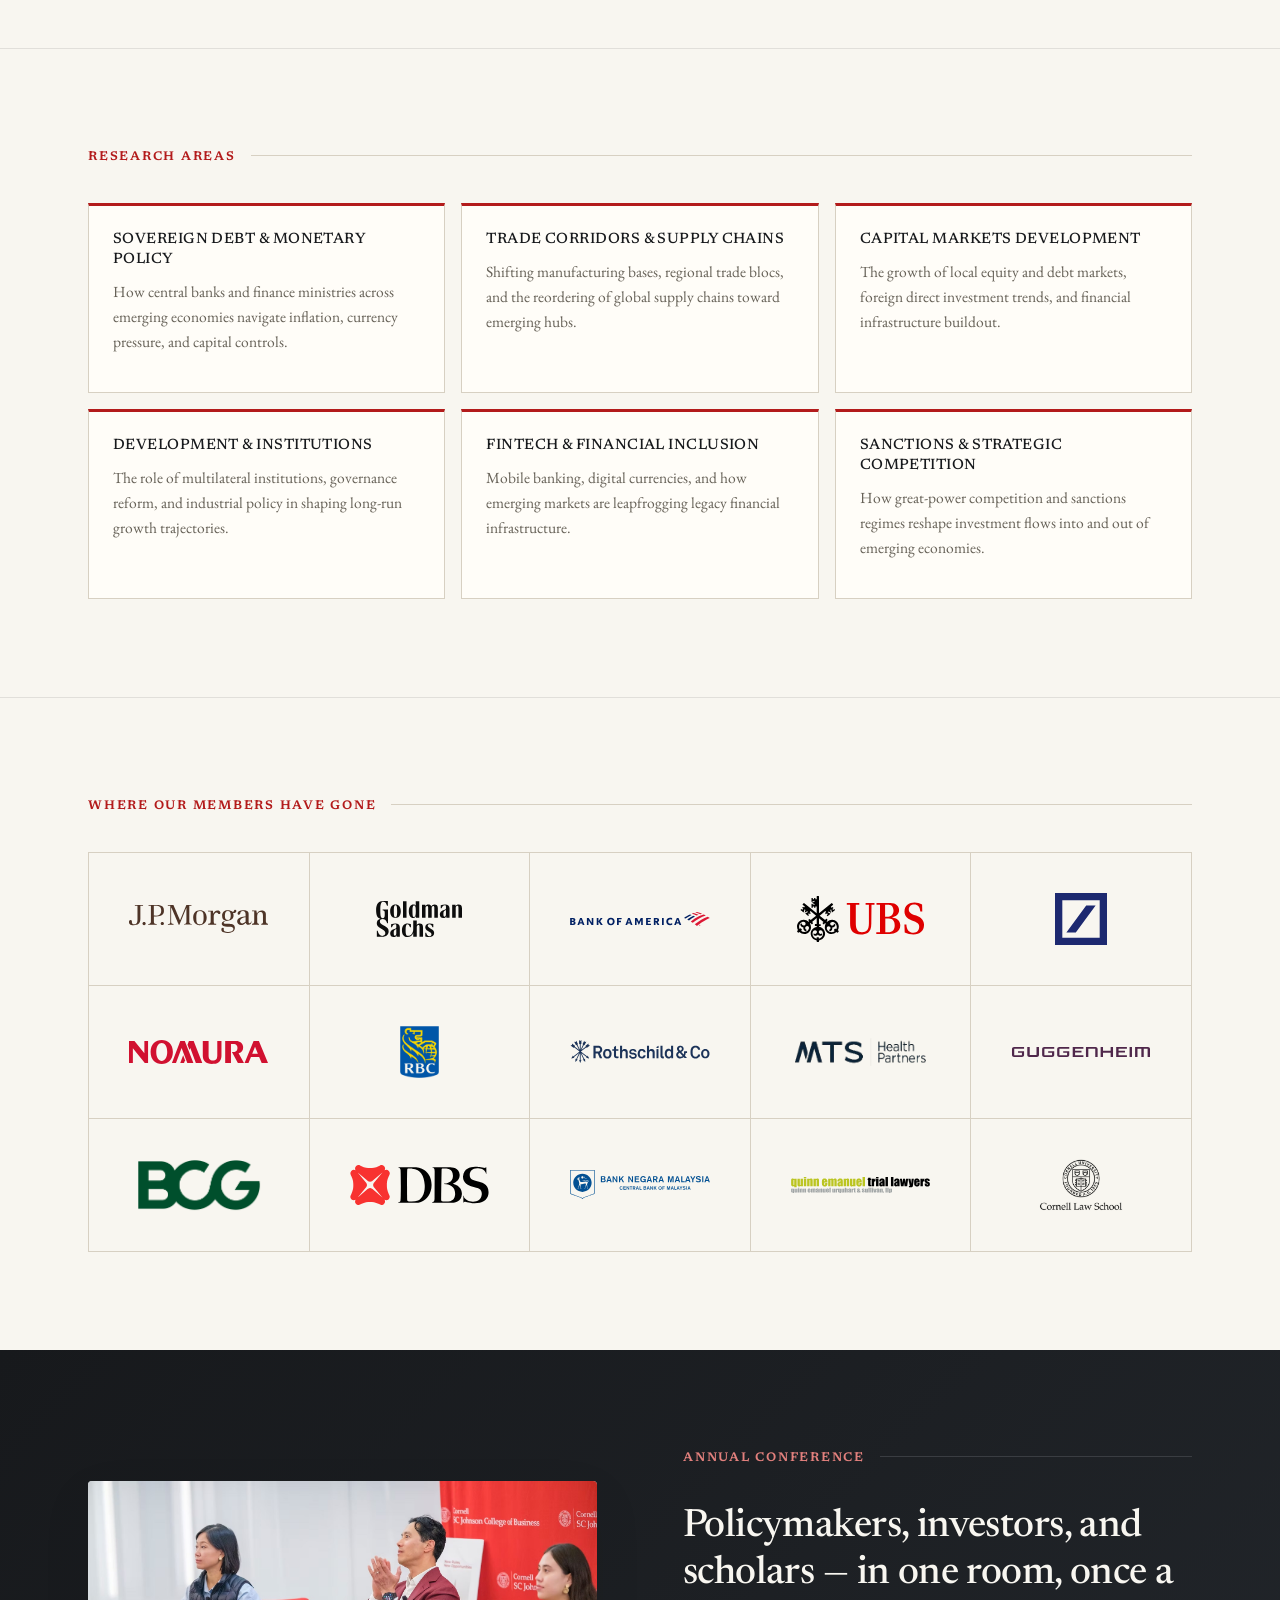
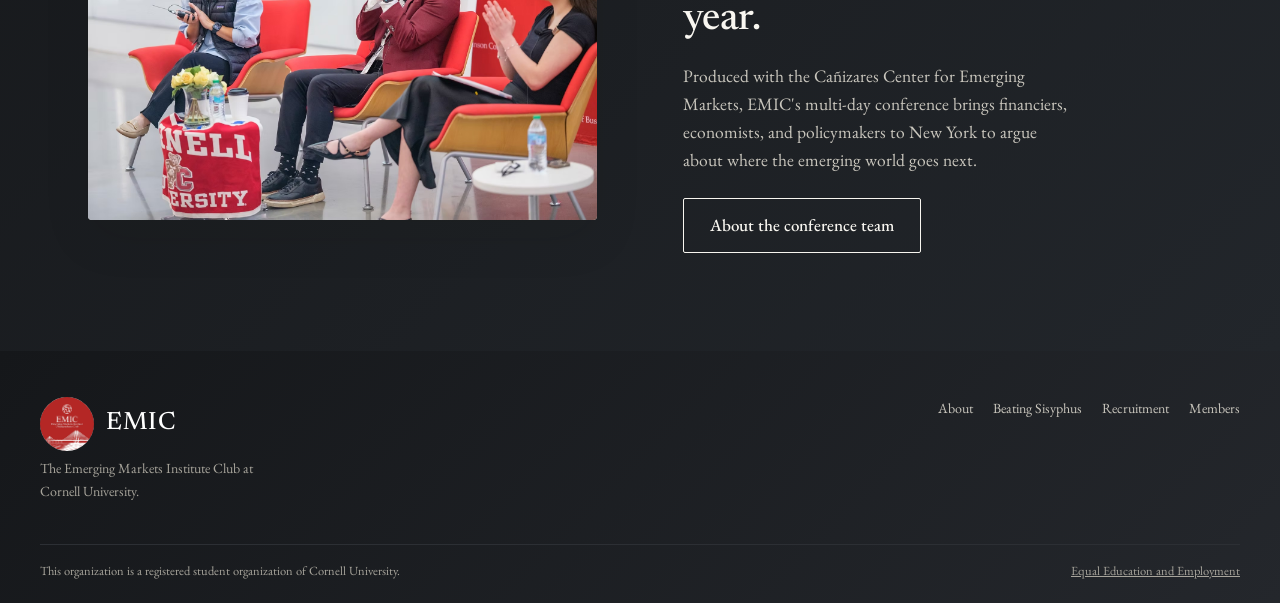
==== commit 99a068d5: "Added EEEO link" ====
--- a/index.html
+++ b/index.html
@@ -156,7 +156,7 @@
   </div>
   <div class="wrap foot-legal">
     <span>This organization is a registered student organization of Cornell University.</span>
-    <span>Equal Education and Employment</span>
+    <a href = "https://hr.cornell.edu/about/workplace-rights/equal-education-and-employment">Equal Education and Employment</a>
   </div>
 </footer>
 
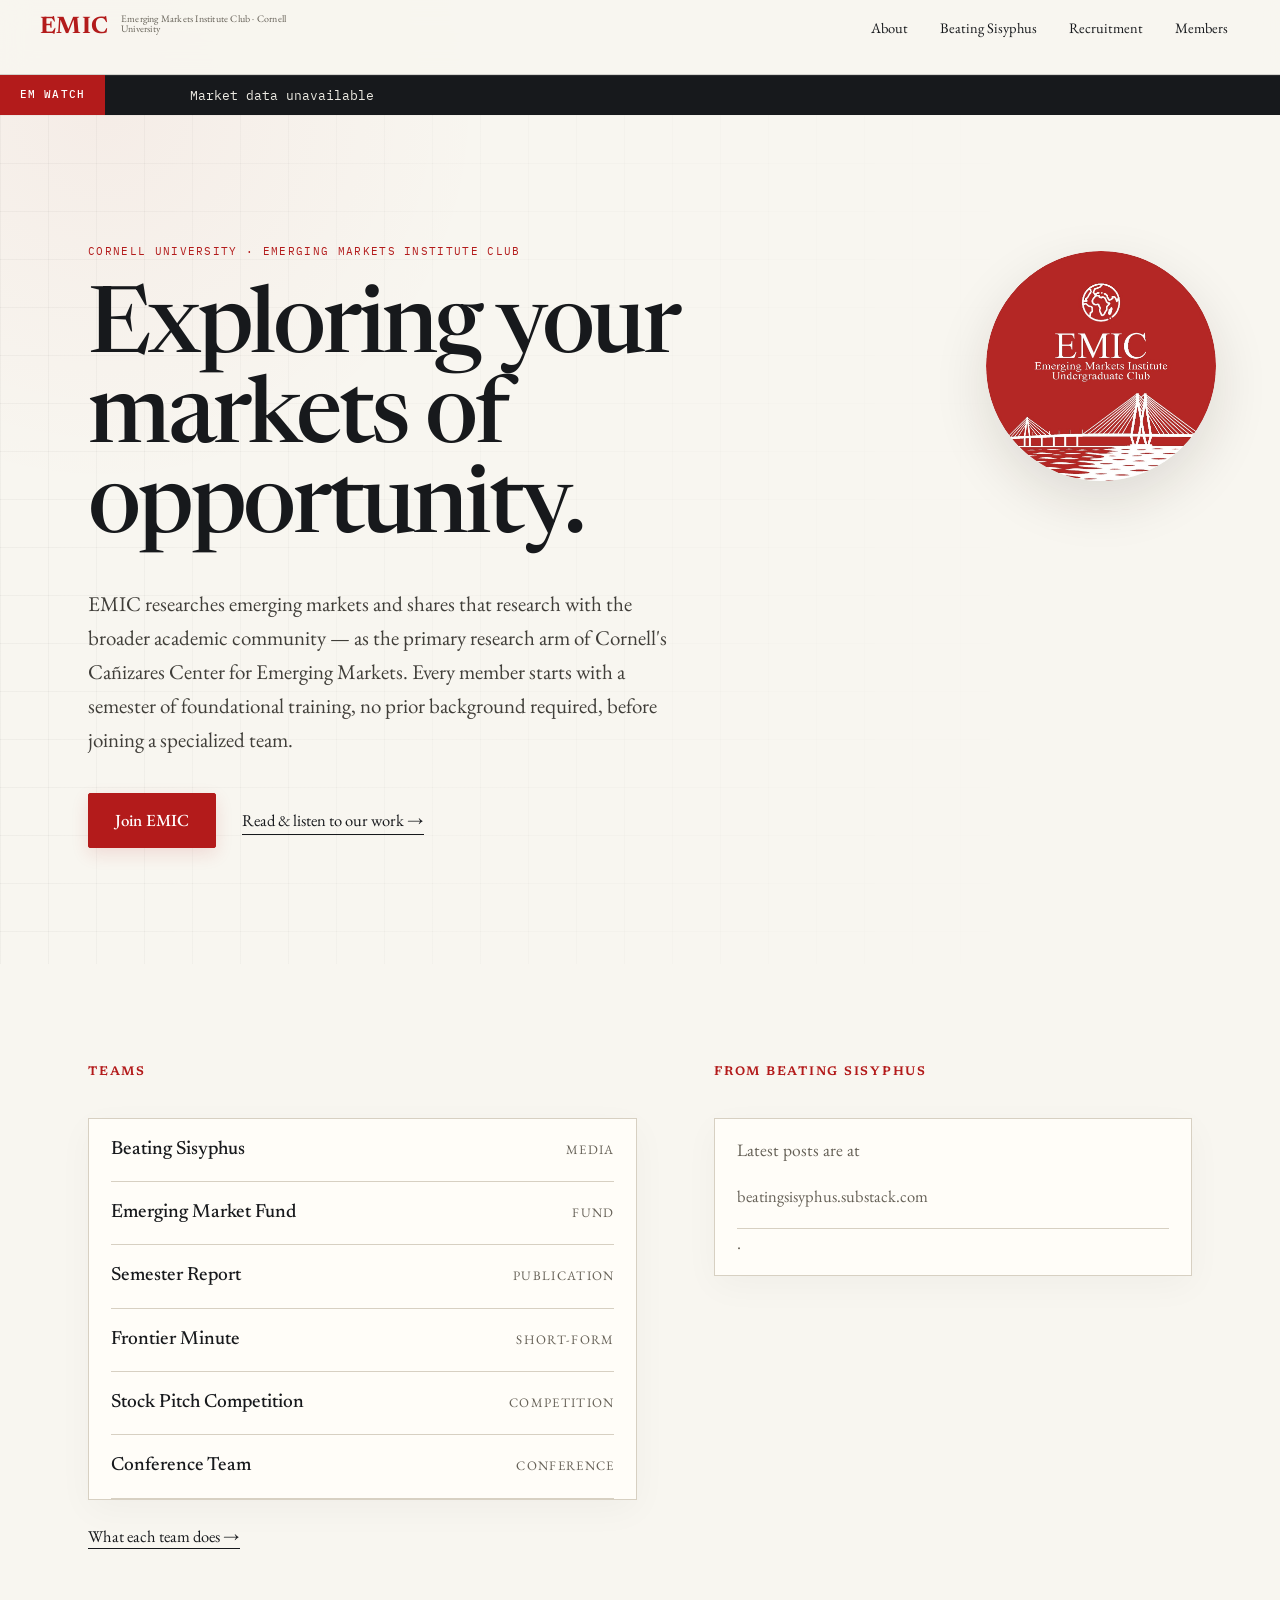
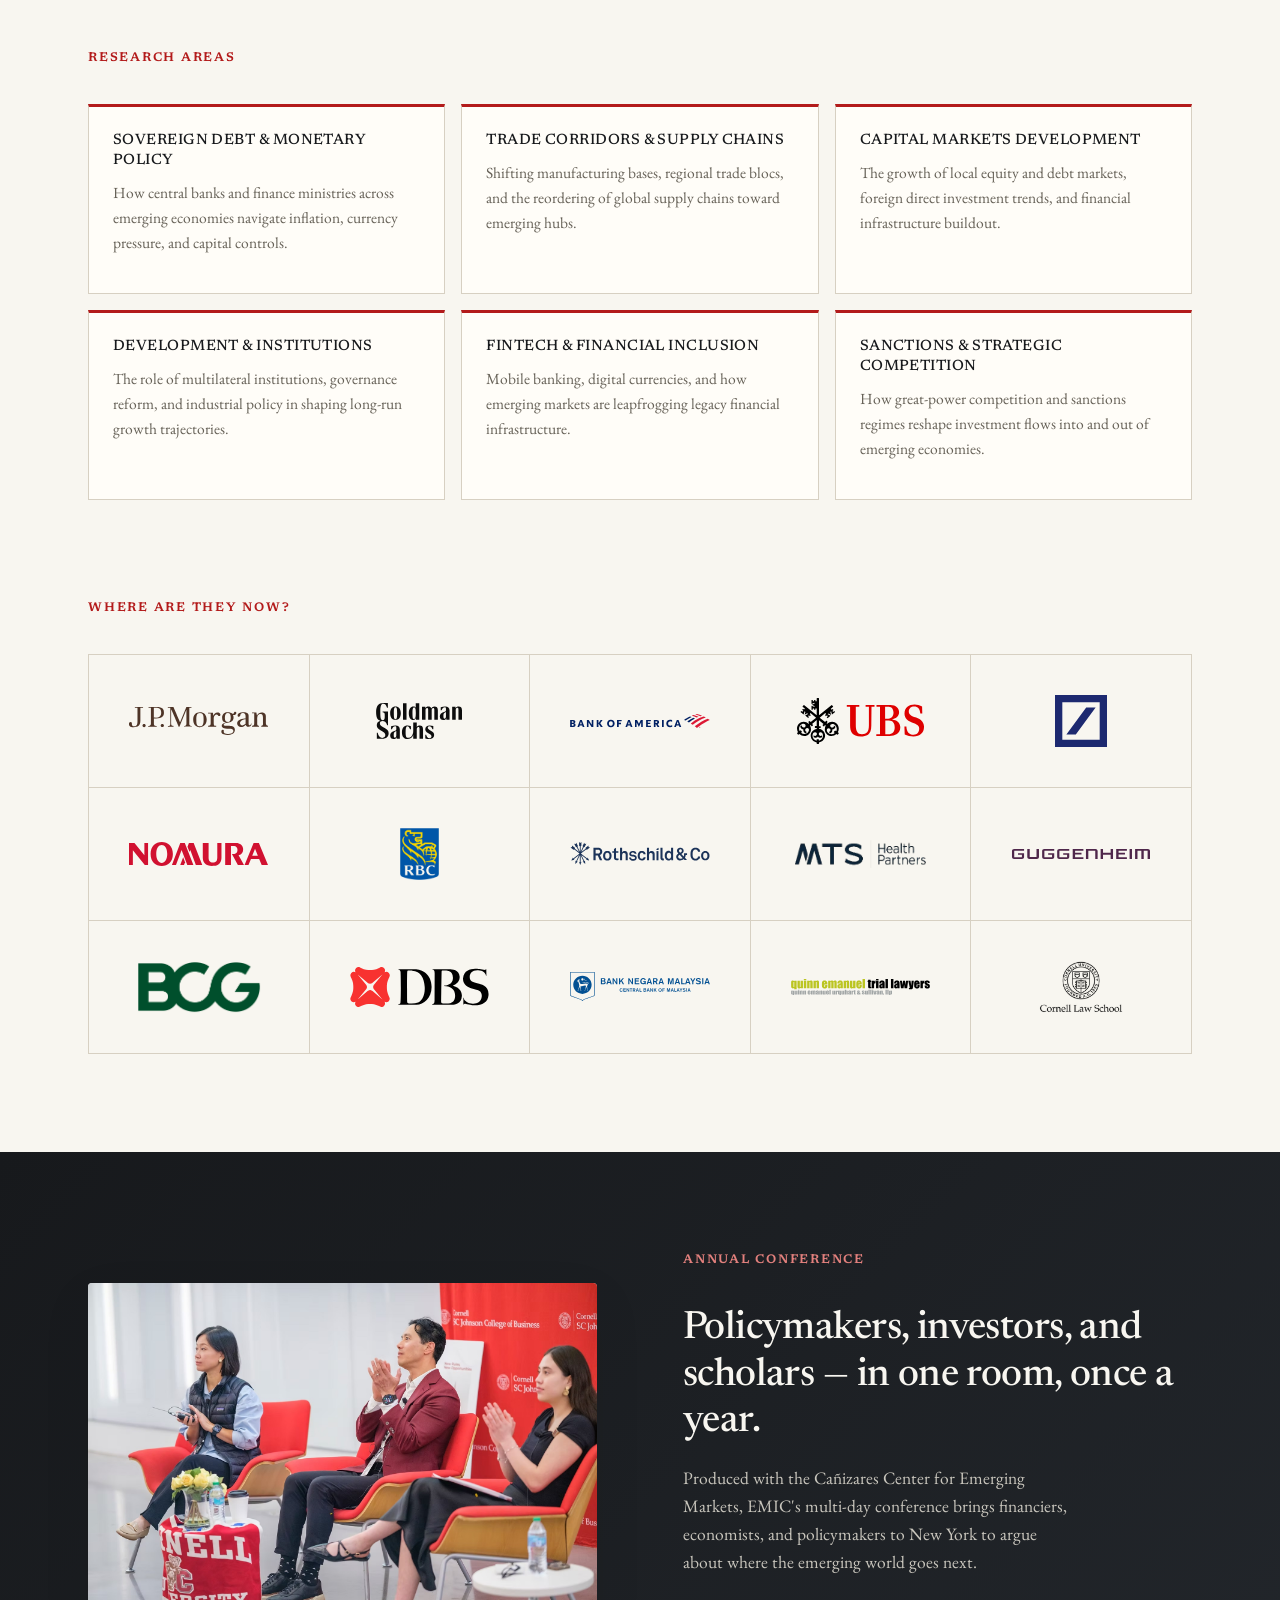
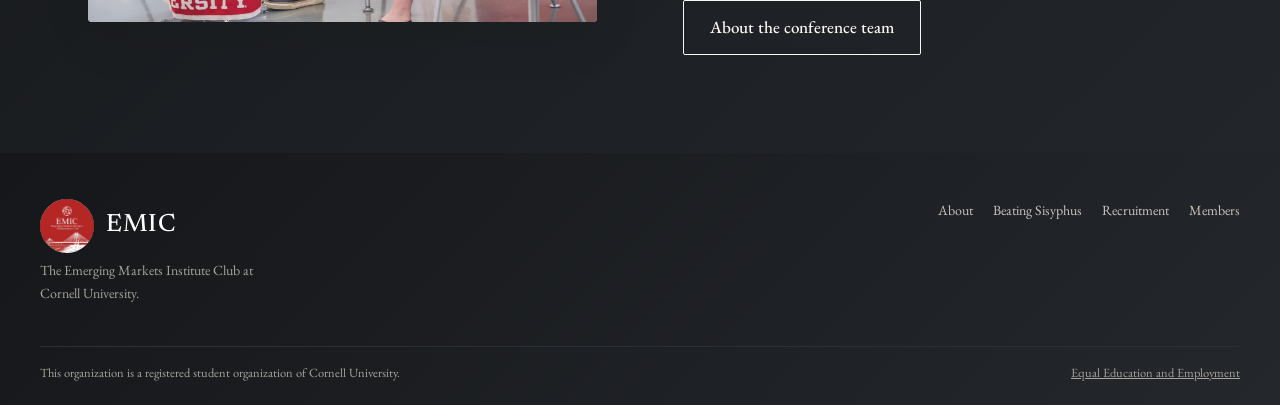
==== commit d204c86f: "more useless aesthetic changes" ====
--- a/index.html
+++ b/index.html
@@ -44,13 +44,12 @@
     </div>
   </section>
 
-  <section class="section">
+  <section class="section" style="border-top:none;">
     <div class="wrap">
       <div class="split">
         <div>
           <div class="index-rule">
             <span class="ir-label">Teams</span>
-            <span class="ir-line"></span>
           </div>
           <ul class="ledger">
             <li><span class="l-name">Beating Sisyphus</span><span class="l-role">Media</span></li>
@@ -65,7 +64,6 @@
         <div>
           <div class="index-rule">
             <span class="ir-label">From Beating Sisyphus</span>
-            <span class="ir-line"></span>
           </div>
           <div class="feed" id="bs-feed">Loading…</div>
         </div>
@@ -73,11 +71,10 @@
     </div>
   </section>
 
-  <section class="section">
+  <section class="section" style="padding-top:0;border-top:none;">
     <div class="wrap">
       <div class="index-rule">
         <span class="ir-label">Research Areas</span>
-        <span class="ir-line"></span>
       </div>
       <div class="areas">
         <div class="area">
@@ -108,11 +105,10 @@
     </div>
   </section>
 
-  <section class="section">
+  <section class="section" style="padding-top:0;border-top:none;">
     <div class="wrap">
       <div class="index-rule">
-        <span class="ir-label">Where our members have gone</span>
-        <span class="ir-line"></span>
+        <span class="ir-label">Where are they now?</span>
       </div>
       <div class="logo-wall" id="logo-wall"></div>
     </div>
@@ -127,7 +123,6 @@
         <div>
           <div class="index-rule">
             <span class="ir-label" style="color:#E2807D;">Annual Conference</span>
-            <span class="ir-line"></span>
           </div>
           <h2>Policymakers, investors, and scholars — in one room, once a year.</h2>
           <p>Produced with the Cañizares Center for Emerging Markets, EMIC's multi-day conference brings financiers, economists, and policymakers to New York to argue about where the emerging world goes next.</p>
--- a/styles.css
+++ b/styles.css
@@ -326,7 +326,7 @@
 .video-frame iframe,.podcast-frame{display:block;width:100%;border:0;}
 .video-frame iframe{position:absolute;inset:0;height:100%;}
 .spotify-frame{height:352px;}
-.apple-frame{height:450px;}
+.apple-frame{height:303px;}
 @media (max-width:760px){.media-embeds{grid-template-columns:1fr;}.media-embed-youtube{grid-column:auto;}}
   
   /* ---------- Footer ---------- */
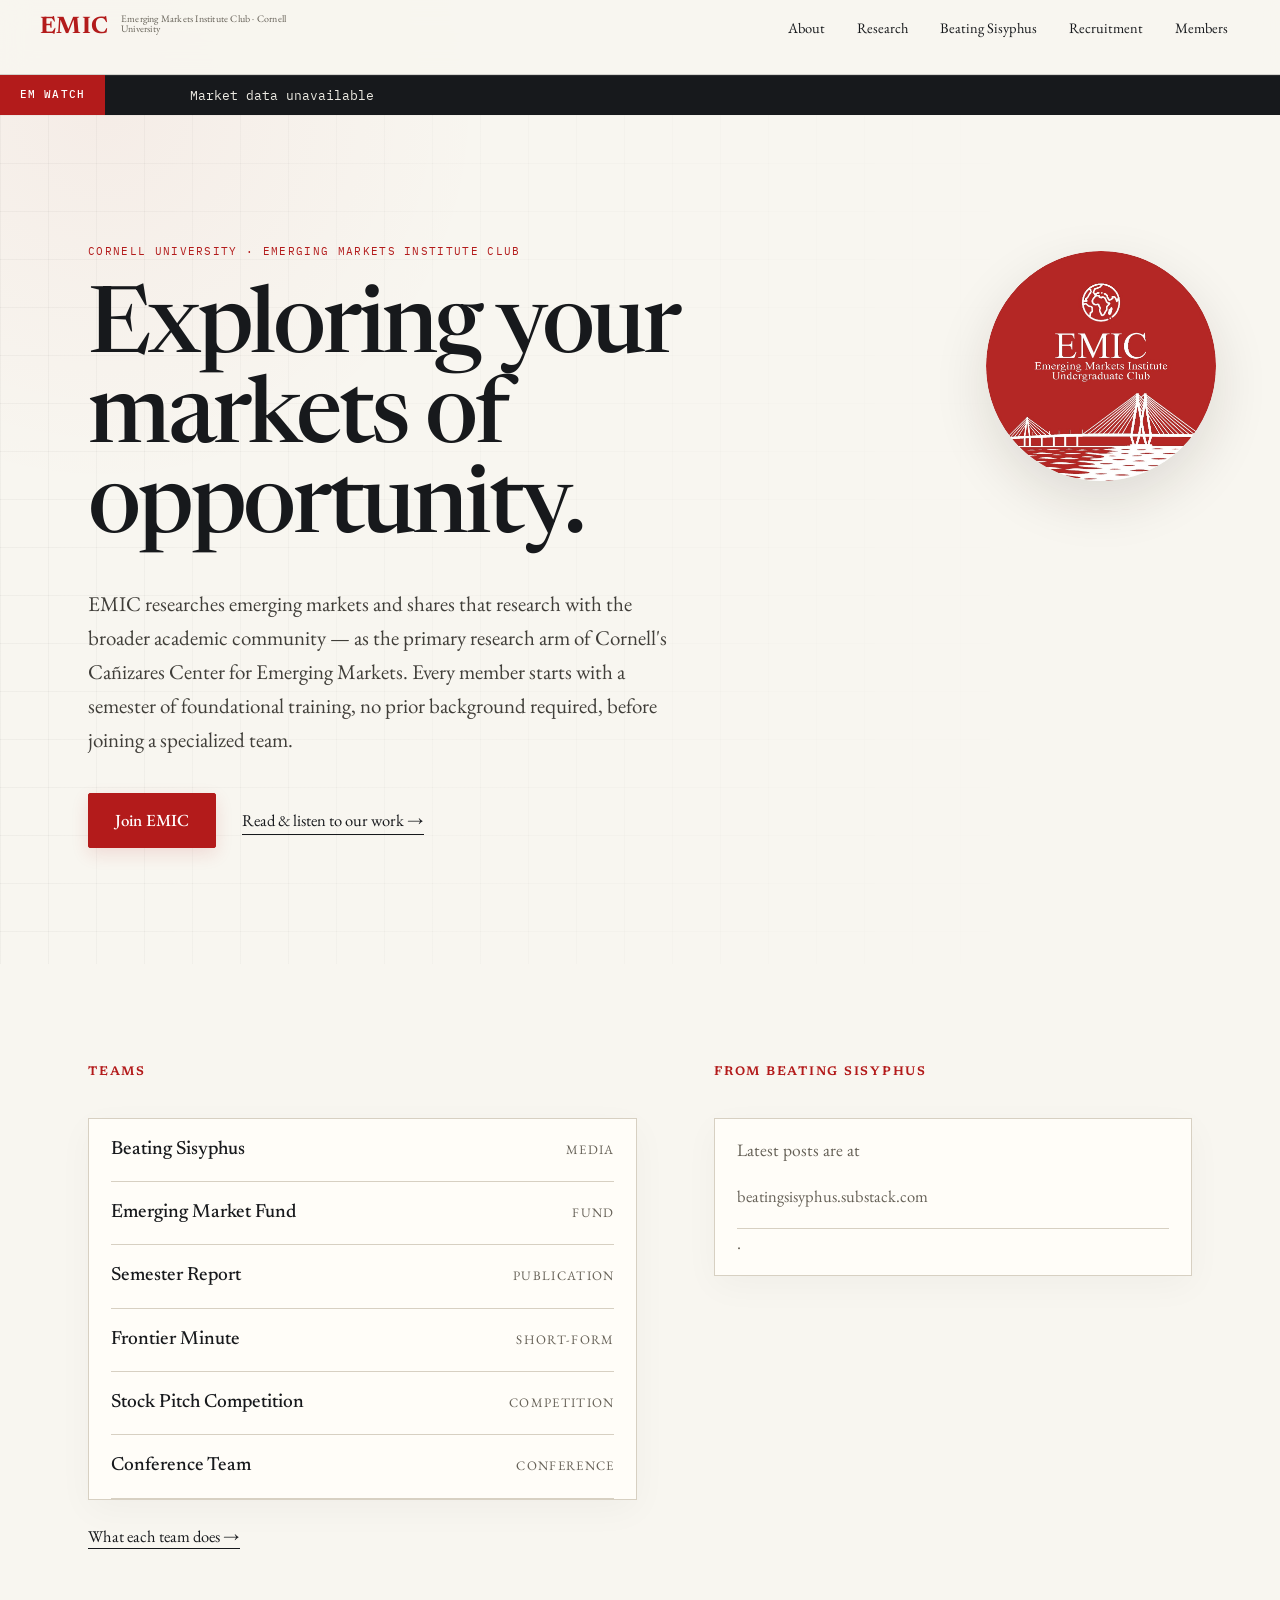
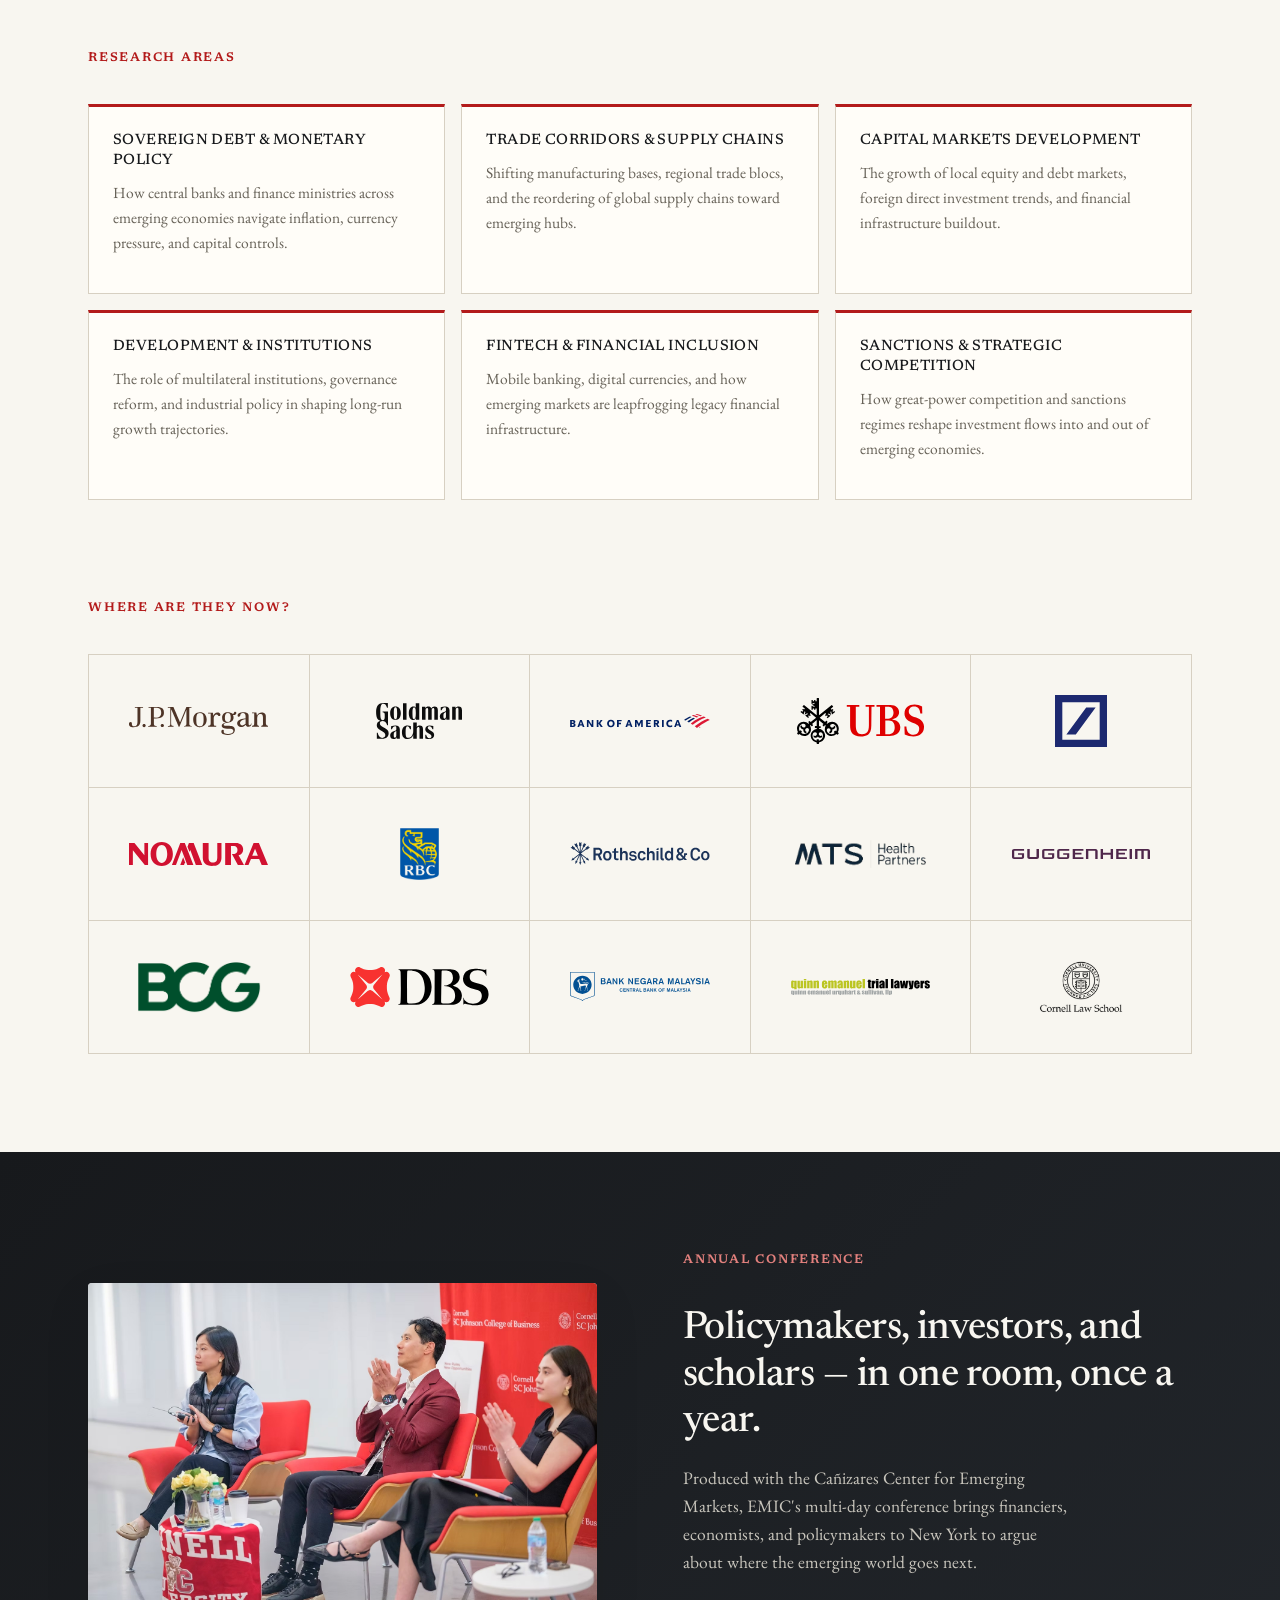
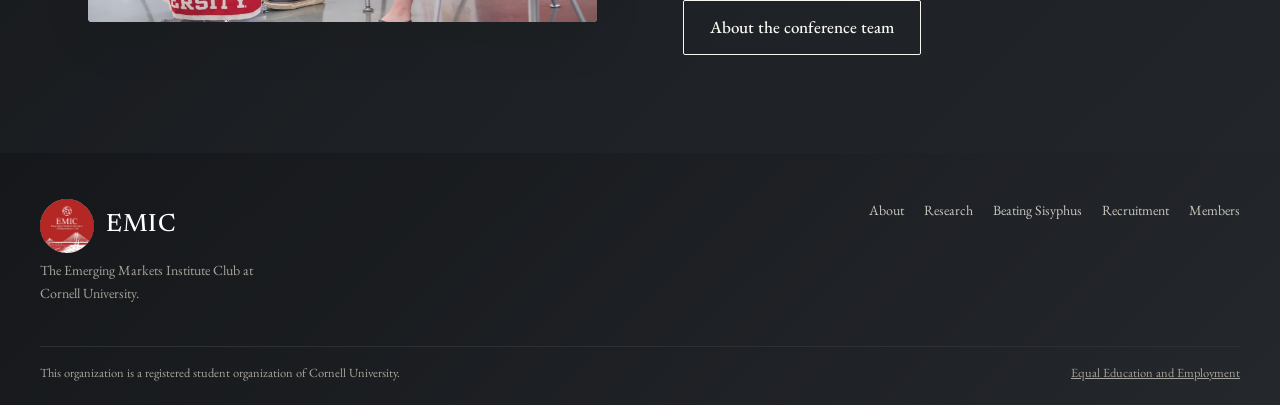
==== commit d0c41dbf: "Add research section with member paper library Add a Research page listing member papers and the EMI" ====
--- a/index.html
+++ b/index.html
@@ -18,6 +18,7 @@
     <a class="mark" href="index.html"><span class="mark-copy"><strong>EMIC</strong><small>Emerging Markets Institute Club · Cornell University</small></span></a>
     <nav class="nav" aria-label="Primary">
       <a href="about.html">About</a>
+      <a href="research.html">Research</a>
       <a href="beating-sisyphus.html">Beating Sisyphus</a>
       <a href="recruitment.html">Recruitment</a>
       <a href="members.html">Members</a>
@@ -144,6 +145,7 @@
     </div>
     <nav aria-label="Footer">
       <a href="about.html">About</a>
+      <a href="research.html">Research</a>
       <a href="beating-sisyphus.html">Beating Sisyphus</a>
       <a href="recruitment.html">Recruitment</a>
       <a href="members.html">Members</a>
